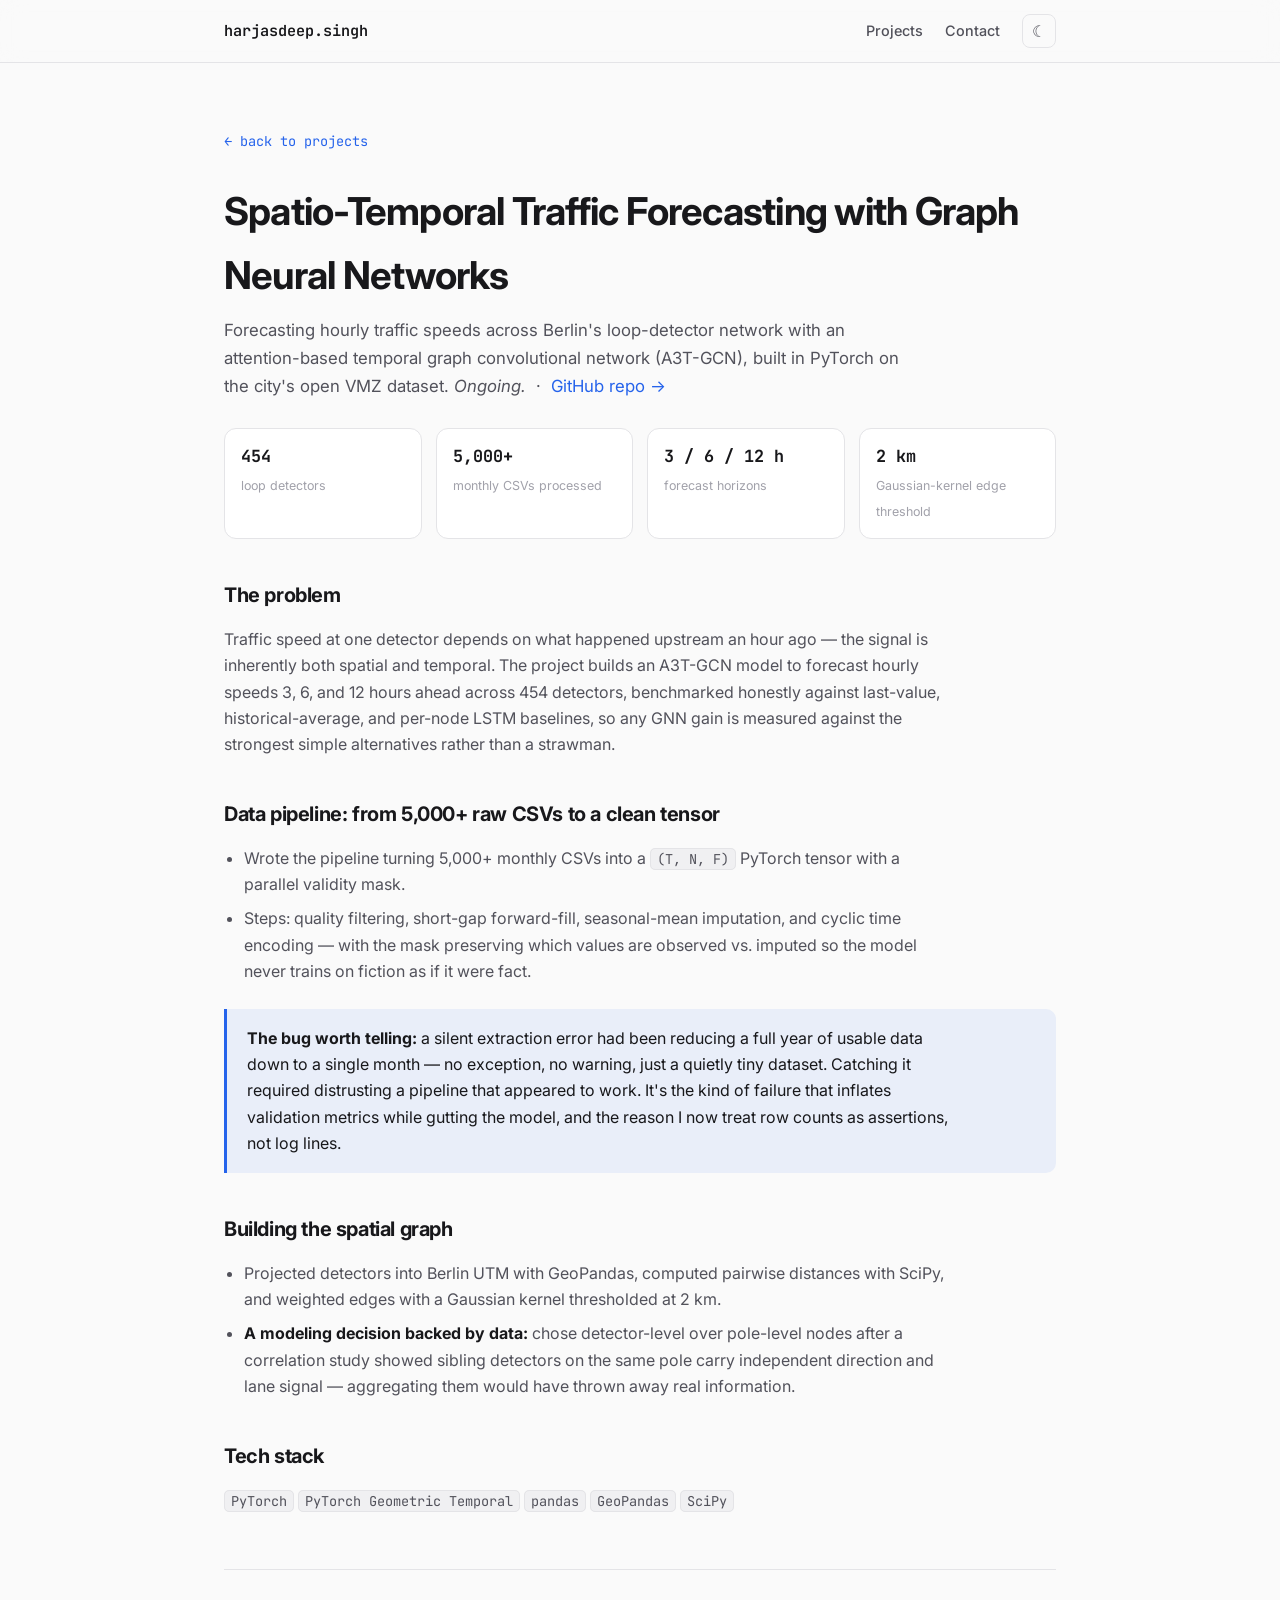
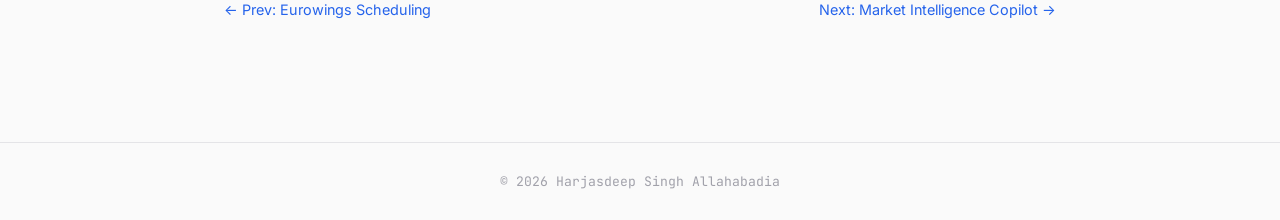
==== projects/berlin-stgnn.html @ 7ad177f2 "Initial portfolio" ====
<!DOCTYPE html>
<html lang="en">
<head>
  <meta charset="UTF-8" />
  <meta name="viewport" content="width=device-width, initial-scale=1.0" />
  <title>Spatio-Temporal Traffic Forecasting (ST-GNN) — Harjasdeep Singh</title>
  <meta name="description" content="A3T-GCN model forecasting hourly traffic speeds across 454 loop detectors in Berlin's open VMZ dataset." />
  <link rel="preconnect" href="https://fonts.googleapis.com" />
  <link href="https://fonts.googleapis.com/css2?family=Inter:wght@400;500;600;700&family=JetBrains+Mono:wght@400;600&display=swap" rel="stylesheet" />
  <link rel="stylesheet" href="../assets/style.css" />
  <script src="../assets/main.js"></script>
</head>
<body>

<nav>
  <div class="nav-inner">
    <a class="nav-logo" href="../index.html">harjasdeep.singh</a>
    <div class="nav-links">
      <a href="../index.html#projects">Projects</a>
      <a href="../index.html#contact">Contact</a>
      <button id="theme-toggle" aria-label="Toggle theme">☾</button>
    </div>
  </div>
</nav>

<main class="case container">
  <a class="back" href="../index.html#projects">← back to projects</a>
  <h1>Spatio-Temporal Traffic Forecasting with Graph Neural Networks</h1>
  <p class="case-sub">
    Forecasting hourly traffic speeds across Berlin's loop-detector network with an attention-based
    temporal graph convolutional network (A3T-GCN), built in PyTorch on the city's open VMZ dataset. <em>Ongoing.</em>
    &nbsp;·&nbsp; <a href="https://github.com/HARDY1499/BerlinTrafficPrediction" target="_blank" rel="noopener">GitHub repo →</a>
  </p>

  <div class="case-facts">
    <div class="fact"><b>454</b><span>loop detectors</span></div>
    <div class="fact"><b>5,000+</b><span>monthly CSVs processed</span></div>
    <div class="fact"><b>3 / 6 / 12 h</b><span>forecast horizons</span></div>
    <div class="fact"><b>2 km</b><span>Gaussian-kernel edge threshold</span></div>
  </div>

  <h2>The problem</h2>
  <p>
    Traffic speed at one detector depends on what happened upstream an hour ago — the signal is
    inherently both spatial and temporal. The project builds an A3T-GCN model to forecast hourly
    speeds 3, 6, and 12 hours ahead across 454 detectors, benchmarked honestly against last-value,
    historical-average, and per-node LSTM baselines, so any GNN gain is measured against the
    strongest simple alternatives rather than a strawman.
  </p>

  <h2>Data pipeline: from 5,000+ raw CSVs to a clean tensor</h2>
  <ul>
    <li>Wrote the pipeline turning 5,000+ monthly CSVs into a <code>(T, N, F)</code> PyTorch tensor with a parallel validity mask.</li>
    <li>Steps: quality filtering, short-gap forward-fill, seasonal-mean imputation, and cyclic time encoding — with the mask preserving which values are observed vs. imputed so the model never trains on fiction as if it were fact.</li>
  </ul>

  <div class="callout">
    <p>
      <strong>The bug worth telling:</strong> a silent extraction error had been reducing
      a full year of usable data down to a single month — no exception, no warning, just a
      quietly tiny dataset. Catching it required distrusting a pipeline that appeared to work.
      It's the kind of failure that inflates validation metrics while gutting the model,
      and the reason I now treat row counts as assertions, not log lines.
    </p>
  </div>

  <h2>Building the spatial graph</h2>
  <ul>
    <li>Projected detectors into Berlin UTM with GeoPandas, computed pairwise distances with SciPy, and weighted edges with a Gaussian kernel thresholded at 2 km.</li>
    <li><strong>A modeling decision backed by data:</strong> chose detector-level over pole-level nodes after a correlation study showed sibling detectors on the same pole carry independent direction and lane signal — aggregating them would have thrown away real information.</li>
  </ul>

  <h2>Tech stack</h2>
  <p>
    <code>PyTorch</code> <code>PyTorch Geometric Temporal</code> <code>pandas</code>
    <code>GeoPandas</code> <code>SciPy</code>
  </p>

  <div class="case-nav">
    <a href="eurowings.html">← Prev: Eurowings Scheduling</a>
    <a href="market-copilot.html">Next: Market Intelligence Copilot →</a>
  </div>
</main>

<footer>
  <div class="container">© 2026 Harjasdeep Singh Allahabadia</div>
</footer>

</body>
</html>
---- assets/style.css ----
/* ============================================================
   Harjasdeep Singh — Portfolio
   Clean technical minimal. CSS variables drive theming.
   ============================================================ */

:root {
  --bg: #fafafa;
  --bg-alt: #f0f0f2;
  --surface: #ffffff;
  --border: #e4e4e7;
  --text: #18181b;
  --text-soft: #52525b;
  --text-faint: #a1a1aa;
  --accent: #2563eb;
  --accent-soft: rgba(37, 99, 235, 0.08);
  --mono: "JetBrains Mono", "SF Mono", "Fira Code", Consolas, monospace;
  --sans: "Inter", -apple-system, BlinkMacSystemFont, "Segoe UI", sans-serif;
  --shadow: 0 1px 3px rgba(0,0,0,0.05), 0 4px 14px rgba(0,0,0,0.04);
  --shadow-hover: 0 2px 6px rgba(0,0,0,0.06), 0 10px 28px rgba(0,0,0,0.08);
}

[data-theme="dark"] {
  --bg: #0c0c0e;
  --bg-alt: #131316;
  --surface: #18181c;
  --border: #27272c;
  --text: #f4f4f5;
  --text-soft: #a1a1aa;
  --text-faint: #63636b;
  --accent: #60a5fa;
  --accent-soft: rgba(96, 165, 250, 0.10);
  --shadow: 0 1px 3px rgba(0,0,0,0.4);
  --shadow-hover: 0 2px 6px rgba(0,0,0,0.45), 0 10px 28px rgba(0,0,0,0.5);
}

* { box-sizing: border-box; margin: 0; padding: 0; }

html { scroll-behavior: smooth; }

body {
  font-family: var(--sans);
  background: var(--bg);
  color: var(--text);
  line-height: 1.65;
  font-size: 16px;
  transition: background 0.25s ease, color 0.25s ease;
}

.container { max-width: 880px; margin: 0 auto; padding: 0 24px; }

a { color: var(--accent); text-decoration: none; }
a:hover { text-decoration: underline; }

/* ---------- Nav ---------- */
nav {
  position: sticky; top: 0; z-index: 50;
  background: color-mix(in srgb, var(--bg) 85%, transparent);
  backdrop-filter: blur(12px);
  border-bottom: 1px solid var(--border);
}
.nav-inner {
  max-width: 880px; margin: 0 auto; padding: 14px 24px;
  display: flex; align-items: center; justify-content: space-between;
}
.nav-logo {
  font-family: var(--mono); font-weight: 600; font-size: 0.95rem;
  color: var(--text); text-decoration: none;
}
.nav-logo:hover { text-decoration: none; color: var(--accent); }
.nav-links { display: flex; gap: 22px; align-items: center; }
.nav-links a {
  color: var(--text-soft); font-size: 0.9rem; font-weight: 500;
}
.nav-links a:hover { color: var(--text); text-decoration: none; }
#theme-toggle {
  background: none; border: 1px solid var(--border); border-radius: 8px;
  width: 34px; height: 34px; cursor: pointer; color: var(--text-soft);
  display: flex; align-items: center; justify-content: center; font-size: 1rem;
  transition: border-color 0.2s;
}
#theme-toggle:hover { border-color: var(--accent); color: var(--accent); }

/* ---------- Hero ---------- */
header.hero.container { padding: 104px 24px 72px; }
.hero { position: relative; }
.hero::before {
  content: ""; position: absolute; top: -80px; right: -120px;
  width: 480px; height: 480px; border-radius: 50%;
  background: radial-gradient(circle, var(--accent-soft) 0%, transparent 65%);
  pointer-events: none; z-index: -1;
}
.hero .kicker {
  font-family: var(--mono); font-size: 0.85rem; color: var(--accent);
  margin-bottom: 14px; display: block;
}
.hero h1 {
  font-size: clamp(2rem, 5vw, 3rem); font-weight: 700;
  letter-spacing: -0.03em; line-height: 1.15; margin-bottom: 18px;
}
.hero .tagline {
  font-size: 1.15rem; color: var(--text-soft); max-width: 640px; margin-bottom: 28px;
}
.hero .tagline strong { color: var(--text); font-weight: 600; }
.hero-meta {
  display: flex; flex-wrap: wrap; gap: 10px 18px; font-size: 0.9rem;
  color: var(--text-soft); font-family: var(--mono); margin-bottom: 30px;
}
.hero-meta span { display: inline-flex; align-items: center; gap: 6px; }
.hero-cta { display: flex; gap: 12px; flex-wrap: wrap; }
.btn {
  display: inline-flex; align-items: center; gap: 8px;
  padding: 10px 20px; border-radius: 10px; font-size: 0.92rem; font-weight: 600;
  transition: all 0.18s ease; text-decoration: none;
}
.btn:hover { text-decoration: none; transform: translateY(-1px); }
.btn-primary { background: var(--accent); color: #fff; }
.btn-primary:hover { box-shadow: var(--shadow-hover); }
.btn-ghost { border: 1px solid var(--border); color: var(--text); }
.btn-ghost:hover { border-color: var(--accent); color: var(--accent); }

/* ---------- Sections ----------
   NOTE: sections carry class="container", whose `padding: 0 24px` outranks
   a bare `section` selector. Use section.container to win specificity. */
section.container { padding: 56px 24px 24px; }
.section-label {
  font-family: var(--mono); font-size: 0.8rem; text-transform: uppercase;
  letter-spacing: 0.12em; color: var(--text-faint); margin-bottom: 8px;
  display: flex; align-items: center; gap: 12px;
}
.section-label::after {
  content: ""; flex: 0 0 48px; height: 1px; background: var(--border);
}
h2 {
  font-size: 1.6rem; font-weight: 700; letter-spacing: -0.02em; margin-bottom: 28px;
}

/* ---------- Project cards ---------- */
.project-grid { display: grid; gap: 20px; }
.project-card {
  background: var(--surface); border: 1px solid var(--border);
  border-radius: 14px; padding: 26px 28px; box-shadow: var(--shadow);
  transition: box-shadow 0.2s ease, border-color 0.2s ease, transform 0.2s ease;
  display: block; color: inherit;
}
.project-card:hover {
  text-decoration: none; box-shadow: var(--shadow-hover);
  border-color: var(--accent); transform: translateY(-2px);
}
.project-card .card-top {
  display: flex; justify-content: space-between; align-items: baseline;
  gap: 12px; margin-bottom: 8px; flex-wrap: wrap;
}
.project-card h3 { font-size: 1.15rem; font-weight: 650; color: var(--text); }
.project-card .status {
  font-family: var(--mono); font-size: 0.72rem; padding: 3px 9px;
  border-radius: 99px; background: var(--accent-soft); color: var(--accent);
  white-space: nowrap;
}
.project-card .headline { color: var(--text-soft); font-size: 0.95rem; margin-bottom: 14px; }
.project-card .metrics {
  display: flex; gap: 20px; flex-wrap: wrap; margin-bottom: 14px;
}
.project-card .metric { font-family: var(--mono); font-size: 0.82rem; }
.project-card .metric b { color: var(--text); font-size: 0.95rem; display: block; }
.project-card .metric span { color: var(--text-faint); }
.tags { display: flex; flex-wrap: wrap; gap: 7px; }
.tag {
  font-family: var(--mono); font-size: 0.72rem; color: var(--text-soft);
  border: 1px solid var(--border); border-radius: 6px; padding: 2px 8px;
}
.card-link {
  margin-top: 14px; font-size: 0.88rem; font-weight: 600; color: var(--accent);
  display: inline-block;
}

/* ---------- Experience ---------- */
.xp-item {
  border-left: 2px solid var(--border); padding: 4px 0 28px 24px; position: relative;
}
.xp-item:last-child { padding-bottom: 4px; }
.xp-item::before {
  content: ""; position: absolute; left: -6px; top: 9px;
  width: 10px; height: 10px; border-radius: 50%;
  background: var(--accent); border: 2px solid var(--bg);
}
.xp-item .xp-head { display: flex; justify-content: space-between; flex-wrap: wrap; gap: 4px 16px; }
.xp-item h3 { font-size: 1.05rem; font-weight: 650; }
.xp-item .xp-date { font-family: var(--mono); font-size: 0.8rem; color: var(--text-faint); }
.xp-item .xp-role { color: var(--text-soft); font-size: 0.92rem; margin-bottom: 8px; }
.xp-item ul { margin: 8px 0 0 18px; color: var(--text-soft); font-size: 0.93rem; }
.xp-item li { margin-bottom: 6px; }

/* ---------- Skills ---------- */
.skills-grid { display: grid; grid-template-columns: repeat(auto-fit, minmax(250px, 1fr)); gap: 18px; }
.skill-group {
  background: var(--surface); border: 1px solid var(--border);
  border-radius: 12px; padding: 18px 20px;
}
.skill-group h4 {
  font-family: var(--mono); font-size: 0.78rem; text-transform: uppercase;
  letter-spacing: 0.08em; color: var(--accent); margin-bottom: 10px;
}
.skill-group p { font-size: 0.88rem; color: var(--text-soft); line-height: 1.7; }

/* ---------- Contact / footer ---------- */
.contact-box {
  background: var(--surface); border: 1px solid var(--border); border-radius: 16px;
  padding: 40px; text-align: center; box-shadow: var(--shadow);
}
.contact-box p { color: var(--text-soft); max-width: 520px; margin: 0 auto 24px; }
footer {
  border-top: 1px solid var(--border); padding: 28px 0; margin-top: 40px;
  text-align: center; color: var(--text-faint); font-size: 0.82rem;
  font-family: var(--mono);
}

/* ---------- Case study pages ---------- */
main.case.container { padding: 64px 24px 80px; }
.case .back {
  font-family: var(--mono); font-size: 0.85rem; display: inline-block; margin-bottom: 28px;
}
.case h1 { font-size: clamp(1.7rem, 4vw, 2.4rem); letter-spacing: -0.02em; margin-bottom: 10px; }
.case .case-sub { color: var(--text-soft); font-size: 1.05rem; margin-bottom: 22px; max-width: 680px; }
.case .case-facts {
  display: grid; grid-template-columns: repeat(auto-fit, minmax(150px, 1fr));
  gap: 14px; margin: 28px 0 40px;
}
.case .fact {
  background: var(--surface); border: 1px solid var(--border); border-radius: 12px;
  padding: 14px 16px;
}
.case .fact b { font-family: var(--mono); font-size: 1.05rem; display: block; }
.case .fact span { font-size: 0.78rem; color: var(--text-faint); }
.case h2 { font-size: 1.25rem; margin: 40px 0 14px; }
.case p { color: var(--text-soft); margin-bottom: 16px; max-width: 720px; }
.case p strong, .case li strong { color: var(--text); }
.case ul { margin: 0 0 16px 20px; color: var(--text-soft); }
.case li { margin-bottom: 8px; max-width: 700px; }
.case code {
  font-family: var(--mono); font-size: 0.85em; background: var(--bg-alt);
  border: 1px solid var(--border); border-radius: 5px; padding: 1px 6px;
}
.case .callout {
  border-left: 3px solid var(--accent); background: var(--accent-soft);
  border-radius: 0 10px 10px 0; padding: 16px 20px; margin: 24px 0;
}
.case .callout p { margin: 0; color: var(--text); }
.case-nav {
  display: flex; justify-content: space-between; gap: 16px; margin-top: 56px;
  padding-top: 28px; border-top: 1px solid var(--border);
  font-size: 0.9rem; flex-wrap: wrap;
}

/* ---------- Motion (JS-gated: html.js + no reduced-motion) ---------- */
html.js .reveal {
  opacity: 0; transform: translateY(18px);
  transition: opacity 0.55s ease, transform 0.55s ease;
}
html.js .reveal.visible { opacity: 1; transform: none; }
html.js .reveal:nth-child(2) { transition-delay: 0.08s; }
html.js .reveal:nth-child(3) { transition-delay: 0.16s; }

/* Active nav link tracking */
.nav-links a.active { color: var(--accent); }

/* Hero kicker caret */
html.js .hero .kicker::after {
  content: "_"; color: var(--accent);
  animation: blink 1.1s steps(2) infinite;
}
@keyframes blink { 50% { opacity: 0; } }

/* Card hover: accent rail slides in */
.project-card { position: relative; overflow: hidden; }
.project-card::before {
  content: ""; position: absolute; left: 0; top: 0; bottom: 0; width: 3px;
  background: var(--accent); transform: scaleY(0); transform-origin: top;
  transition: transform 0.25s ease;
}
.project-card:hover::before { transform: scaleY(1); }

/* Timeline dot pulse on hover */
.xp-item:hover::before { box-shadow: 0 0 0 5px var(--accent-soft); }
.xp-item::before { transition: box-shadow 0.25s ease; }

/* Skill group lift */
.skill-group { transition: transform 0.2s ease, border-color 0.2s ease; }
.skill-group:hover { transform: translateY(-2px); border-color: var(--accent); }

/* Respect reduced motion: kill everything */
@media (prefers-reduced-motion: reduce) {
  html { scroll-behavior: auto; }
  html.js .reveal { opacity: 1; transform: none; transition: none; }
  html.js .hero .kicker::after { animation: none; }
  *, *::before, *::after { transition-duration: 0.01ms !important; animation-duration: 0.01ms !important; }
}

@media (max-width: 600px) {
  header.hero.container { padding: 64px 24px 44px; }
  section.container { padding: 44px 24px 20px; }
  main.case.container { padding: 40px 24px 56px; }
  .nav-links { gap: 14px; }
  .nav-links a:not(:last-child) { display: none; }
}
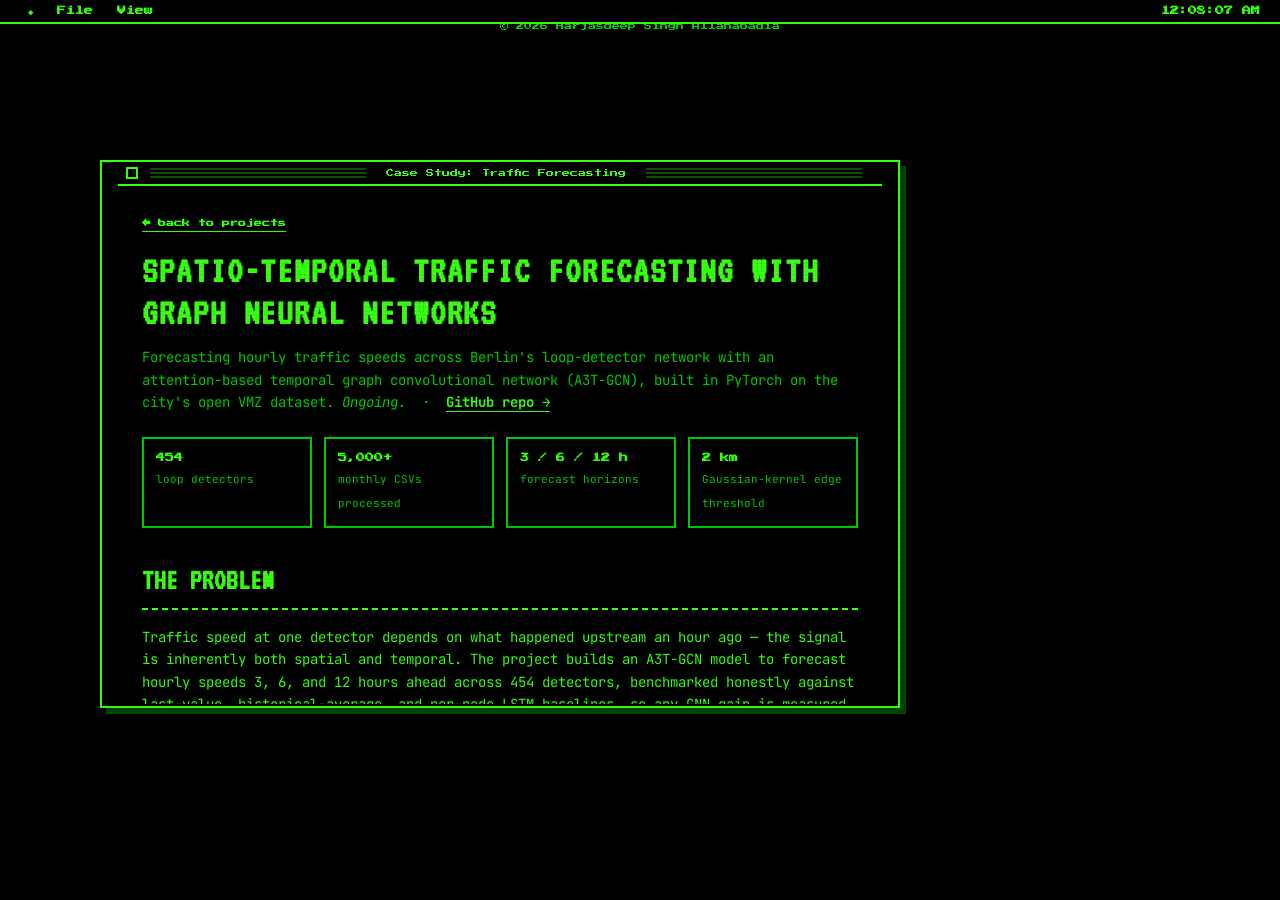
==== commit 09d3c964: "chore: replace email with placeholders" ====
--- a/projects/berlin-stgnn.html
+++ b/projects/berlin-stgnn.html
@@ -6,24 +6,53 @@
   <title>Spatio-Temporal Traffic Forecasting (ST-GNN) — Harjasdeep Singh</title>
   <meta name="description" content="A3T-GCN model forecasting hourly traffic speeds across 454 loop detectors in Berlin's open VMZ dataset." />
   <link rel="preconnect" href="https://fonts.googleapis.com" />
-  <link href="https://fonts.googleapis.com/css2?family=Inter:wght@400;500;600;700&family=JetBrains+Mono:wght@400;600&display=swap" rel="stylesheet" />
+  <link href="https://fonts.googleapis.com/css2?family=JetBrains+Mono:wght@400;600;700&family=Press+Start+2P&family=VT323&display=swap" rel="stylesheet" />
   <link rel="stylesheet" href="../assets/style.css" />
   <script src="../assets/main.js"></script>
 </head>
-<body>
+<body class="crt-active" data-theme="green">
 
-<nav>
-  <div class="nav-inner">
-    <a class="nav-logo" href="../index.html">harjasdeep.singh</a>
-    <div class="nav-links">
-      <a href="../index.html#projects">Projects</a>
-      <a href="../index.html#contact">Contact</a>
-      <button id="theme-toggle" aria-label="Toggle theme">☾</button>
+  <!-- CRT Overlay for scanlines and phosphor glow -->
+  <div class="crt-overlay"></div>
+
+  <!-- Retro System Menu Bar -->
+  <nav class="system-menu-bar">
+    <div class="menu-item dropdown">
+      <span class="menu-title">◆</span>
+      <div class="dropdown-content">
+        <a href="../index.html">Back to Desktop</a>
+        <hr>
+        <span class="dropdown-label">System 1.0</span>
+      </div>
     </div>
-  </div>
-</nav>
+    <div class="menu-item dropdown">
+      <span class="menu-title">File</span>
+      <div class="dropdown-content">
+        <a href="javascript:window.print()">Print Case Study</a>
+        <a href="mailto:your.email@example.com">Send Email</a>
+      </div>
+    </div>
+    <div class="menu-item dropdown">
+      <span class="menu-title">View</span>
+      <div class="dropdown-content">
+        <a href="#" class="theme-select active" data-theme="green">Matrix Green (CRT)</a>
+        <a href="#" class="theme-select" data-theme-name="amber">Amber Phosphor</a>
+        <a href="#" class="theme-select" data-theme-name="classic">Classic Monochrome</a>
+        <hr>
+        <a href="#" id="menu-toggle-scanlines">Disable Scanlines</a>
+      </div>
+    </div>
+    <div class="system-time" id="menu-clock">12:00:00 PM</div>
+  </nav>
 
-<main class="case container">
+  <main class="mac-window case container" style="max-width: 800px; margin: 60px auto 40px;">
+    <div class="mac-titlebar">
+      <button class="mac-close-btn" aria-label="Close" onclick="window.location.href='../index.html'"></button>
+      <div class="mac-titlebar-lines"></div>
+      <span class="mac-title">Case Study: Traffic Forecasting</span>
+      <div class="mac-titlebar-lines"></div>
+    </div>
+    <div class="mac-content">
   <a class="back" href="../index.html#projects">← back to projects</a>
   <h1>Spatio-Temporal Traffic Forecasting with Graph Neural Networks</h1>
   <p class="case-sub">
@@ -80,7 +109,8 @@
     <a href="eurowings.html">← Prev: Eurowings Scheduling</a>
     <a href="market-copilot.html">Next: Market Intelligence Copilot →</a>
   </div>
-</main>
+    </div>
+  </main>
 
 <footer>
   <div class="container">© 2026 Harjasdeep Singh Allahabadia</div>
--- a/assets/style.css
+++ b/assets/style.css
@@ -1,304 +1,999 @@
 /* ============================================================
-   Harjasdeep Singh — Portfolio
-   Clean technical minimal. CSS variables drive theming.
+   Harjasdeep Singh — Retro Macintosh Portfolio Redesign
+   Aesthetically premium System 1 inspired style.
    ============================================================ */
 
 :root {
-  --bg: #fafafa;
-  --bg-alt: #f0f0f2;
-  --surface: #ffffff;
-  --border: #e4e4e7;
-  --text: #18181b;
-  --text-soft: #52525b;
-  --text-faint: #a1a1aa;
-  --accent: #2563eb;
-  --accent-soft: rgba(37, 99, 235, 0.08);
-  --mono: "JetBrains Mono", "SF Mono", "Fira Code", Consolas, monospace;
-  --sans: "Inter", -apple-system, BlinkMacSystemFont, "Segoe UI", sans-serif;
-  --shadow: 0 1px 3px rgba(0,0,0,0.05), 0 4px 14px rgba(0,0,0,0.04);
-  --shadow-hover: 0 2px 6px rgba(0,0,0,0.06), 0 10px 28px rgba(0,0,0,0.08);
-}
-
-[data-theme="dark"] {
-  --bg: #0c0c0e;
-  --bg-alt: #131316;
-  --surface: #18181c;
-  --border: #27272c;
-  --text: #f4f4f5;
-  --text-soft: #a1a1aa;
-  --text-faint: #63636b;
-  --accent: #60a5fa;
-  --accent-soft: rgba(96, 165, 250, 0.10);
-  --shadow: 0 1px 3px rgba(0,0,0,0.4);
-  --shadow-hover: 0 2px 6px rgba(0,0,0,0.45), 0 10px 28px rgba(0,0,0,0.5);
-}
-
-* { box-sizing: border-box; margin: 0; padding: 0; }
-
-html { scroll-behavior: smooth; }
+  /* Default: Matrix Green CRT */
+  --bg: #000000;
+  --text: #39ff14;
+  --text-soft: #00cc00;
+  --text-faint: #004400;
+  --accent: #39ff14;
+  --accent-soft: rgba(57, 255, 20, 0.1);
+  --border: var(--text);
+  
+  /* Fonts */
+  --font-heading: 'VT323', monospace;
+  --font-body: 'JetBrains Mono', monospace;
+  --font-system: 'Press Start 2P', monospace;
+  
+  /* System 1 visual cues */
+  --shadow: 6px 6px 0px var(--text-faint);
+  --shadow-hover: 8px 8px 0px var(--text);
+  --scanline-opacity: 0.15;
+}
+
+body[data-theme="amber"] {
+  --bg: #0b0700;
+  --text: #ffb000;
+  --text-soft: #d48200;
+  --text-faint: #553300;
+  --accent: #ffb000;
+  --accent-soft: rgba(255, 176, 0, 0.1);
+  --border: var(--text);
+  --shadow: 6px 6px 0px var(--text-faint);
+  --shadow-hover: 8px 8px 0px var(--text);
+  --scanline-opacity: 0.12;
+}
+
+body[data-theme="classic"] {
+  --bg: #f4f4f4;
+  --text: #000000;
+  --text-soft: #333333;
+  --text-faint: #888888;
+  --accent: #000000;
+  --accent-soft: rgba(0, 0, 0, 0.05);
+  --border: var(--text);
+  --shadow: 6px 6px 0px var(--text-faint);
+  --shadow-hover: 8px 8px 0px var(--text);
+  --scanline-opacity: 0;
+}
+
+* {
+  box-sizing: border-box;
+  margin: 0;
+  padding: 0;
+}
+
+html {
+  scroll-behavior: smooth;
+  height: 100%;
+}
 
 body {
-  font-family: var(--sans);
-  background: var(--bg);
-  color: var(--text);
-  line-height: 1.65;
-  font-size: 16px;
-  transition: background 0.25s ease, color 0.25s ease;
-}
-
-.container { max-width: 880px; margin: 0 auto; padding: 0 24px; }
-
-a { color: var(--accent); text-decoration: none; }
-a:hover { text-decoration: underline; }
-
-/* ---------- Nav ---------- */
-nav {
-  position: sticky; top: 0; z-index: 50;
-  background: color-mix(in srgb, var(--bg) 85%, transparent);
-  backdrop-filter: blur(12px);
-  border-bottom: 1px solid var(--border);
-}
-.nav-inner {
-  max-width: 880px; margin: 0 auto; padding: 14px 24px;
-  display: flex; align-items: center; justify-content: space-between;
-}
-.nav-logo {
-  font-family: var(--mono); font-weight: 600; font-size: 0.95rem;
-  color: var(--text); text-decoration: none;
-}
-.nav-logo:hover { text-decoration: none; color: var(--accent); }
-.nav-links { display: flex; gap: 22px; align-items: center; }
-.nav-links a {
-  color: var(--text-soft); font-size: 0.9rem; font-weight: 500;
-}
-.nav-links a:hover { color: var(--text); text-decoration: none; }
-#theme-toggle {
-  background: none; border: 1px solid var(--border); border-radius: 8px;
-  width: 34px; height: 34px; cursor: pointer; color: var(--text-soft);
-  display: flex; align-items: center; justify-content: center; font-size: 1rem;
-  transition: border-color 0.2s;
-}
-#theme-toggle:hover { border-color: var(--accent); color: var(--accent); }
-
-/* ---------- Hero ---------- */
-header.hero.container { padding: 104px 24px 72px; }
-.hero { position: relative; }
-.hero::before {
-  content: ""; position: absolute; top: -80px; right: -120px;
-  width: 480px; height: 480px; border-radius: 50%;
-  background: radial-gradient(circle, var(--accent-soft) 0%, transparent 65%);
-  pointer-events: none; z-index: -1;
-}
+  font-family: var(--font-body);
+  background: var(--bg);
+  color: var(--text);
+  line-height: 1.6;
+  font-size: 15px;
+  overflow-x: hidden;
+  height: 100%;
+  position: relative;
+}
+
+/* CRT Screen Flicker animation */
+body.crt-active {
+  animation: crt-flicker 0.25s infinite;
+}
+
+@keyframes crt-flicker {
+  0% { opacity: 0.992; }
+  50% { opacity: 1; }
+  100% { opacity: 0.996; }
+}
+
+/* CRT Scanlines Overlay */
+.crt-overlay {
+  position: fixed;
+  top: 0;
+  left: 0;
+  width: 100vw;
+  height: 100vh;
+  background: linear-gradient(
+    rgba(18, 16, 16, 0) 50%,
+    rgba(0, 0, 0, 0.25) 50%
+  );
+  background-size: 100% 4px;
+  z-index: 99999;
+  pointer-events: none;
+  opacity: var(--scanline-opacity);
+  transition: opacity 0.3s;
+}
+
+/* Clean scrollbars with retro pattern */
+body, .mac-content {
+  scrollbar-color: var(--text) var(--bg);
+  scrollbar-width: auto;
+}
+
+@supports not (scrollbar-color: auto) {
+  ::-webkit-scrollbar {
+    width: 14px;
+    height: 14px;
+  }
+  ::-webkit-scrollbar-track {
+    background-color: var(--bg);
+    background-image: repeating-conic-gradient(var(--bg) 0% 25%, var(--text-faint) 0% 50%);
+    background-size: 4px 4px;
+    border-left: 2px solid var(--text);
+  }
+  ::-webkit-scrollbar-thumb {
+    background-color: var(--text);
+    border: 2px solid var(--bg);
+  }
+  ::-webkit-scrollbar-corner {
+    background: var(--bg);
+  }
+}
+
+a {
+  color: var(--text);
+  text-decoration: underline;
+  text-underline-offset: 4px;
+  font-weight: bold;
+}
+a:hover {
+  background: var(--text);
+  color: var(--bg);
+  text-decoration: none;
+}
+
+/* ---------- System Menu Bar ---------- */
+.system-menu-bar {
+  position: fixed;
+  top: 0;
+  left: 0;
+  right: 0;
+  height: 24px;
+  background: var(--bg);
+  border-bottom: 2px solid var(--text);
+  display: flex;
+  align-items: center;
+  padding: 0 16px;
+  z-index: 9999;
+  font-family: var(--font-system);
+  font-size: 9px;
+  user-select: none;
+}
+
+.menu-item {
+  position: relative;
+  height: 100%;
+  display: flex;
+  align-items: center;
+  padding: 0 12px;
+  cursor: pointer;
+}
+
+.menu-title {
+  color: var(--text);
+  font-weight: bold;
+}
+
+.menu-item:hover {
+  background: var(--text);
+}
+.menu-item:hover .menu-title {
+  color: var(--bg);
+}
+
+.dropdown-content {
+  display: none;
+  position: absolute;
+  top: 22px;
+  left: 0;
+  background: var(--bg);
+  border: 2px solid var(--text);
+  min-width: 180px;
+  box-shadow: 4px 4px 0 var(--text-faint);
+  z-index: 10000;
+}
+
+.menu-item:hover .dropdown-content {
+  display: block;
+}
+
+.dropdown-content a, .dropdown-content span {
+  display: block;
+  padding: 8px 12px;
+  text-decoration: none;
+  color: var(--text);
+  font-weight: normal;
+}
+
+.dropdown-content a:hover {
+  background: var(--text);
+  color: var(--bg);
+}
+
+.dropdown-content hr {
+  border: 0;
+  border-top: 2px dashed var(--text);
+  margin: 4px 0;
+}
+
+.dropdown-label {
+  font-size: 8px;
+  opacity: 0.8;
+  pointer-events: none;
+}
+
+.system-time {
+  margin-left: auto;
+  font-weight: bold;
+  padding-right: 4px;
+}
+
+/* ---------- Desktop Area ---------- */
+#desktop {
+  position: relative;
+  width: 100%;
+  min-height: calc(100vh - 24px);
+  margin-top: 24px;
+  padding: 30px 24px;
+  overflow-y: auto;
+  
+  /* Retro dotted backdrop */
+  background-image: radial-gradient(var(--text-faint) 1px, transparent 1px);
+  background-size: 16px 16px;
+}
+
+body[data-theme="classic"] #desktop {
+  /* System 1 gray checkerboard */
+  background-image: repeating-conic-gradient(#ffffff 0% 25%, #e0e0e0 0% 50%);
+  background-size: 4px 4px;
+}
+
+/* ---------- Desktop Icons ---------- */
+.desktop-icons {
+  display: flex;
+  flex-direction: column;
+  gap: 24px;
+  position: absolute;
+  right: 24px;
+  top: 40px;
+  z-index: 2;
+}
+
+.desktop-icon {
+  background: none;
+  border: none;
+  color: var(--text);
+  width: 72px;
+  display: flex;
+  flex-direction: column;
+  align-items: center;
+  font-family: var(--font-system);
+  font-size: 8px;
+  cursor: pointer;
+  gap: 6px;
+  outline: none;
+  padding: 6px;
+  border-radius: 4px;
+}
+
+.desktop-icon svg.pixel-icon {
+  width: 34px;
+  height: 34px;
+}
+
+.desktop-icon span {
+  text-align: center;
+  word-break: break-word;
+  background: var(--bg);
+  padding: 1px 4px;
+  border: 1px solid transparent;
+}
+
+.desktop-icon:hover svg, .desktop-icon.selected svg {
+  filter: invert(1);
+}
+
+.desktop-icon:hover span, .desktop-icon.selected span {
+  background: var(--text);
+  color: var(--bg);
+  border: 1px solid var(--text);
+}
+
+/* ---------- Draggable Macintosh Windows ---------- */
+.mac-window {
+  display: flex;
+  flex-direction: column;
+  background: var(--bg);
+  /* Double border effect */
+  border: 2px solid var(--text);
+  outline: 2px solid var(--bg);
+  outline-offset: -4px;
+  box-shadow: var(--shadow);
+  margin-bottom: 30px;
+  position: relative;
+  z-index: 10;
+  width: 100%;
+}
+
+@media (min-width: 800px) {
+  .mac-window {
+    position: absolute;
+    min-width: 450px;
+    max-width: 650px;
+    margin-bottom: 0;
+    transition: opacity 0.15s ease;
+  }
+  
+  #window-about { width: 560px; }
+  #window-projects { width: 620px; }
+  #window-experience { width: 580px; }
+  #window-skills { width: 580px; }
+  #window-contact { width: 480px; }
+}
+
+.mac-window.active {
+  z-index: 100;
+  box-shadow: var(--shadow-hover);
+}
+
+.mac-titlebar {
+  display: flex;
+  align-items: center;
+  justify-content: space-between;
+  height: 24px;
+  border-bottom: 2px solid var(--text);
+  background: var(--bg);
+  cursor: move;
+  padding: 0 8px;
+  user-select: none;
+}
+
+.mac-close-btn {
+  width: 12px;
+  height: 12px;
+  border: 2px solid var(--text);
+  background: var(--bg);
+  cursor: pointer;
+  padding: 0;
+  position: relative;
+}
+
+.mac-close-btn:active {
+  background: var(--text);
+}
+
+.mac-titlebar-lines {
+  flex: 1;
+  height: 10px;
+  background-image: repeating-linear-gradient(
+    0deg,
+    var(--text),
+    var(--text) 2px,
+    transparent 2px,
+    transparent 4px
+  );
+  margin: 0 12px;
+  opacity: 0.3; /* dim titlebar lines by default */
+}
+
+.mac-window.active .mac-titlebar-lines {
+  opacity: 1; /* highlight lines when window active */
+}
+
+.mac-title {
+  font-family: var(--font-system);
+  font-size: 8px;
+  color: var(--text);
+  background: var(--bg);
+  padding: 0 8px;
+  white-space: nowrap;
+}
+
+.mac-content {
+  padding: 24px;
+  overflow-y: auto;
+  max-height: 520px;
+}
+
+.mac-window.minimized {
+  display: none !important;
+}
+
+/* ---------- Typography & Base elements ---------- */
+h1 {
+  font-family: var(--font-heading);
+  font-size: 2.8rem;
+  line-height: 1.1;
+  margin-bottom: 16px;
+  letter-spacing: 0.05em;
+  text-transform: uppercase;
+}
+
+h2 {
+  font-family: var(--font-heading);
+  font-size: 2.2rem;
+  margin-bottom: 20px;
+  text-transform: uppercase;
+  border-bottom: 2px dashed var(--text);
+  padding-bottom: 4px;
+}
+
+h3 {
+  font-family: var(--font-heading);
+  font-size: 1.6rem;
+  margin-bottom: 8px;
+}
+
+h4 {
+  font-family: var(--font-system);
+  font-size: 9px;
+  color: var(--text);
+  text-transform: uppercase;
+  margin-bottom: 10px;
+  letter-spacing: 0.05em;
+}
+
+p {
+  margin-bottom: 16px;
+  font-size: 14px;
+}
+
+p strong {
+  color: var(--text);
+  background: var(--accent-soft);
+  padding: 0 2px;
+}
+
+ul {
+  margin-left: 20px;
+  margin-bottom: 16px;
+}
+
+li {
+  margin-bottom: 8px;
+}
+
+code {
+  font-family: var(--font-body);
+  font-size: 12px;
+  background: var(--accent-soft);
+  border: 1px solid var(--text-soft);
+  padding: 1px 4px;
+}
+
+/* ---------- Buttons & UI Controls ---------- */
+.btn, .btn-retro {
+  display: inline-flex;
+  align-items: center;
+  gap: 8px;
+  padding: 8px 16px;
+  background: var(--bg);
+  border: 2px solid var(--text);
+  color: var(--text);
+  font-family: var(--font-system);
+  font-size: 8px;
+  font-weight: bold;
+  cursor: pointer;
+  text-decoration: none;
+  box-shadow: 3px 3px 0 var(--text-faint);
+  outline: none;
+}
+
+.btn:hover, .btn-retro:hover {
+  background: var(--text);
+  color: var(--bg);
+  box-shadow: none;
+  transform: translate(3px, 3px);
+}
+
+.btn:active, .btn-retro:active {
+  background: var(--text);
+  color: var(--bg);
+}
+
+.btn-primary {
+  background: var(--text);
+  color: var(--bg);
+}
+
+.btn-primary:hover {
+  background: var(--bg);
+  color: var(--text);
+  border: 2px solid var(--text);
+}
+
+.btn-ghost {
+  border-style: dotted;
+}
+
+/* ---------- Hero Section inside Window ---------- */
+.hero {
+  position: relative;
+}
+
+.hero-photo {
+  float: right;
+  width: 140px;
+  height: 140px;
+  border: 2px solid var(--text);
+  margin: 0 0 20px 24px;
+  image-rendering: pixelated; /* Render our dithered canvas sharply */
+}
+
+.hero::after {
+  content: "";
+  display: block;
+  clear: both;
+}
+
 .hero .kicker {
-  font-family: var(--mono); font-size: 0.85rem; color: var(--accent);
-  margin-bottom: 14px; display: block;
-}
-.hero h1 {
-  font-size: clamp(2rem, 5vw, 3rem); font-weight: 700;
-  letter-spacing: -0.03em; line-height: 1.15; margin-bottom: 18px;
-}
+  font-family: var(--font-system);
+  font-size: 8px;
+  color: var(--text-soft);
+  margin-bottom: 12px;
+  display: block;
+}
+
 .hero .tagline {
-  font-size: 1.15rem; color: var(--text-soft); max-width: 640px; margin-bottom: 28px;
-}
-.hero .tagline strong { color: var(--text); font-weight: 600; }
+  font-size: 1.1rem;
+  line-height: 1.5;
+  margin-bottom: 24px;
+}
+
 .hero-meta {
-  display: flex; flex-wrap: wrap; gap: 10px 18px; font-size: 0.9rem;
-  color: var(--text-soft); font-family: var(--mono); margin-bottom: 30px;
-}
-.hero-meta span { display: inline-flex; align-items: center; gap: 6px; }
-.hero-cta { display: flex; gap: 12px; flex-wrap: wrap; }
-.btn {
-  display: inline-flex; align-items: center; gap: 8px;
-  padding: 10px 20px; border-radius: 10px; font-size: 0.92rem; font-weight: 600;
-  transition: all 0.18s ease; text-decoration: none;
-}
-.btn:hover { text-decoration: none; transform: translateY(-1px); }
-.btn-primary { background: var(--accent); color: #fff; }
-.btn-primary:hover { box-shadow: var(--shadow-hover); }
-.btn-ghost { border: 1px solid var(--border); color: var(--text); }
-.btn-ghost:hover { border-color: var(--accent); color: var(--accent); }
-
-/* ---------- Sections ----------
-   NOTE: sections carry class="container", whose `padding: 0 24px` outranks
-   a bare `section` selector. Use section.container to win specificity. */
-section.container { padding: 56px 24px 24px; }
+  display: flex;
+  flex-direction: column;
+  gap: 8px;
+  font-size: 13px;
+  margin-bottom: 24px;
+  padding: 12px;
+  border: 1px dotted var(--text-soft);
+  background: var(--accent-soft);
+}
+
+.hero-meta span {
+  display: flex;
+  align-items: center;
+  gap: 8px;
+}
+
+.hero-cta {
+  display: flex;
+  gap: 12px;
+  flex-wrap: wrap;
+}
+
+/* ---------- Section Labels ---------- */
 .section-label {
-  font-family: var(--mono); font-size: 0.8rem; text-transform: uppercase;
-  letter-spacing: 0.12em; color: var(--text-faint); margin-bottom: 8px;
-  display: flex; align-items: center; gap: 12px;
-}
-.section-label::after {
-  content: ""; flex: 0 0 48px; height: 1px; background: var(--border);
-}
-h2 {
-  font-size: 1.6rem; font-weight: 700; letter-spacing: -0.02em; margin-bottom: 28px;
-}
-
-/* ---------- Project cards ---------- */
-.project-grid { display: grid; gap: 20px; }
+  font-family: var(--font-system);
+  font-size: 8px;
+  text-transform: uppercase;
+  color: var(--text-soft);
+  margin-bottom: 12px;
+}
+
+/* ---------- Projects Cards (Terminal Look) ---------- */
+.project-grid {
+  display: flex;
+  flex-direction: column;
+  gap: 20px;
+}
+
 .project-card {
-  background: var(--surface); border: 1px solid var(--border);
-  border-radius: 14px; padding: 26px 28px; box-shadow: var(--shadow);
-  transition: box-shadow 0.2s ease, border-color 0.2s ease, transform 0.2s ease;
-  display: block; color: inherit;
-}
+  border: 2px solid var(--text-soft);
+  padding: 18px;
+  background: var(--bg);
+  text-decoration: none;
+  color: inherit;
+  display: block;
+}
+
 .project-card:hover {
-  text-decoration: none; box-shadow: var(--shadow-hover);
-  border-color: var(--accent); transform: translateY(-2px);
-}
+  border-color: var(--text) !important;
+  box-shadow: inset 0 0 8px var(--accent-soft) !important;
+  background: var(--bg) !important;
+}
+
+.project-card:hover,
+.project-card:hover * {
+  color: var(--text) !important;
+}
+
 .project-card .card-top {
-  display: flex; justify-content: space-between; align-items: baseline;
-  gap: 12px; margin-bottom: 8px; flex-wrap: wrap;
-}
-.project-card h3 { font-size: 1.15rem; font-weight: 650; color: var(--text); }
+  display: flex;
+  justify-content: space-between;
+  align-items: center;
+  margin-bottom: 12px;
+  border-bottom: 1px solid var(--text-faint);
+  padding-bottom: 6px;
+}
+
+.project-card h3 {
+  margin-bottom: 0;
+  text-decoration: underline;
+}
+
 .project-card .status {
-  font-family: var(--mono); font-size: 0.72rem; padding: 3px 9px;
-  border-radius: 99px; background: var(--accent-soft); color: var(--accent);
-  white-space: nowrap;
-}
-.project-card .headline { color: var(--text-soft); font-size: 0.95rem; margin-bottom: 14px; }
+  font-family: var(--font-system);
+  font-size: 8px;
+  border: 1px solid var(--text);
+  padding: 2px 6px;
+  background: var(--accent-soft);
+}
+
+.project-card .headline {
+  margin-bottom: 14px;
+  font-size: 13px;
+}
+
 .project-card .metrics {
-  display: flex; gap: 20px; flex-wrap: wrap; margin-bottom: 14px;
-}
-.project-card .metric { font-family: var(--mono); font-size: 0.82rem; }
-.project-card .metric b { color: var(--text); font-size: 0.95rem; display: block; }
-.project-card .metric span { color: var(--text-faint); }
-.tags { display: flex; flex-wrap: wrap; gap: 7px; }
+  display: flex;
+  gap: 24px;
+  flex-wrap: wrap;
+  margin-bottom: 16px;
+  padding: 8px;
+  background: var(--accent-soft);
+  border: 1px dashed var(--text-soft);
+}
+
+.project-card .metric {
+  font-size: 12px;
+}
+
+.project-card .metric b {
+  font-family: var(--font-system);
+  font-size: 9px;
+  display: block;
+}
+
+.project-card .metric span {
+  color: var(--text-soft);
+}
+
+.tags {
+  display: flex;
+  flex-wrap: wrap;
+  gap: 6px;
+}
+
 .tag {
-  font-family: var(--mono); font-size: 0.72rem; color: var(--text-soft);
-  border: 1px solid var(--border); border-radius: 6px; padding: 2px 8px;
-}
+  font-family: var(--font-system);
+  font-size: 8px;
+  border: 1px solid var(--text-soft);
+  padding: 2px 6px;
+  background: var(--bg);
+  color: var(--text-soft);
+}
+
 .card-link {
-  margin-top: 14px; font-size: 0.88rem; font-weight: 600; color: var(--accent);
+  margin-top: 12px;
+  font-family: var(--font-system);
+  font-size: 8px;
+  color: var(--text);
   display: inline-block;
 }
 
-/* ---------- Experience ---------- */
+/* ---------- Experience Timeline ---------- */
 .xp-item {
-  border-left: 2px solid var(--border); padding: 4px 0 28px 24px; position: relative;
-}
-.xp-item:last-child { padding-bottom: 4px; }
+  border-left: 2px dashed var(--text-soft);
+  padding: 0 0 24px 20px;
+  position: relative;
+}
+
+.xp-item:last-child {
+  padding-bottom: 4px;
+  border-left: none;
+}
+
 .xp-item::before {
-  content: ""; position: absolute; left: -6px; top: 9px;
-  width: 10px; height: 10px; border-radius: 50%;
-  background: var(--accent); border: 2px solid var(--bg);
-}
-.xp-item .xp-head { display: flex; justify-content: space-between; flex-wrap: wrap; gap: 4px 16px; }
-.xp-item h3 { font-size: 1.05rem; font-weight: 650; }
-.xp-item .xp-date { font-family: var(--mono); font-size: 0.8rem; color: var(--text-faint); }
-.xp-item .xp-role { color: var(--text-soft); font-size: 0.92rem; margin-bottom: 8px; }
-.xp-item ul { margin: 8px 0 0 18px; color: var(--text-soft); font-size: 0.93rem; }
-.xp-item li { margin-bottom: 6px; }
-
-/* ---------- Skills ---------- */
-.skills-grid { display: grid; grid-template-columns: repeat(auto-fit, minmax(250px, 1fr)); gap: 18px; }
+  content: "";
+  position: absolute;
+  left: -7px;
+  top: 4px;
+  width: 12px;
+  height: 12px;
+  border: 2px solid var(--text);
+  background: var(--bg);
+}
+
+.xp-item:hover::before {
+  background: var(--text);
+}
+
+.xp-head {
+  display: flex;
+  justify-content: space-between;
+  align-items: baseline;
+  flex-wrap: wrap;
+  margin-bottom: 6px;
+}
+
+.xp-date {
+  font-family: var(--font-system);
+  font-size: 8px;
+  color: var(--text-soft);
+}
+
+.xp-role {
+  color: var(--text-soft);
+  font-size: 13px;
+  margin-bottom: 8px;
+  font-style: italic;
+}
+
+.xp-item ul {
+  font-size: 13px;
+  margin-left: 16px;
+}
+
+/* ---------- Skills Grid ---------- */
+.skills-grid {
+  display: grid;
+  grid-template-columns: repeat(auto-fit, minmax(220px, 1fr));
+  gap: 16px;
+}
+
 .skill-group {
-  background: var(--surface); border: 1px solid var(--border);
-  border-radius: 12px; padding: 18px 20px;
-}
+  border: 2px solid var(--text-soft);
+  padding: 16px;
+  background: var(--bg);
+}
+
 .skill-group h4 {
-  font-family: var(--mono); font-size: 0.78rem; text-transform: uppercase;
-  letter-spacing: 0.08em; color: var(--accent); margin-bottom: 10px;
-}
-.skill-group p { font-size: 0.88rem; color: var(--text-soft); line-height: 1.7; }
-
-/* ---------- Contact / footer ---------- */
+  border-bottom: 1px solid var(--text-soft);
+  padding-bottom: 4px;
+}
+
+.skill-group p {
+  font-size: 13px;
+  color: var(--text-soft);
+  margin-bottom: 0;
+}
+
+/* ---------- Contact / Footer ---------- */
 .contact-box {
-  background: var(--surface); border: 1px solid var(--border); border-radius: 16px;
-  padding: 40px; text-align: center; box-shadow: var(--shadow);
-}
-.contact-box p { color: var(--text-soft); max-width: 520px; margin: 0 auto 24px; }
+  text-align: center;
+  border: 2px dashed var(--text-soft);
+  padding: 30px;
+}
+
+.contact-box p {
+  max-width: 480px;
+  margin: 0 auto 20px;
+}
+
 footer {
-  border-top: 1px solid var(--border); padding: 28px 0; margin-top: 40px;
-  text-align: center; color: var(--text-faint); font-size: 0.82rem;
-  font-family: var(--mono);
-}
-
-/* ---------- Case study pages ---------- */
-main.case.container { padding: 64px 24px 80px; }
+  border-top: 2px solid var(--text);
+  padding: 18px 0;
+  text-align: center;
+  font-family: var(--font-system);
+  font-size: 8px;
+  color: var(--text-soft);
+  background: var(--bg);
+}
+
+/* ---------- Dialog Box (Modal) ---------- */
+.dialog-box {
+  position: fixed;
+  top: 50%;
+  left: 50%;
+  transform: translate(-50%, -50%);
+  z-index: 100000;
+  width: 400px;
+  max-width: 90%;
+  box-shadow: 0px 0px 0px 9999px rgba(0, 0, 0, 0.7);
+}
+
+body[data-theme="classic"] .dialog-box {
+  box-shadow: 0px 0px 0px 9999px rgba(0, 0, 0, 0.4);
+}
+
+.dialog-content {
+  padding: 20px;
+}
+
+.dialog-body {
+  display: flex;
+  gap: 20px;
+  margin-bottom: 20px;
+}
+
+.dialog-icon-wrapper {
+  flex-shrink: 0;
+  color: var(--text);
+}
+
+.dialog-text h2 {
+  font-size: 1.8rem;
+  border: none;
+  padding: 0;
+  margin-bottom: 6px;
+}
+
+.dialog-text p {
+  font-size: 12px;
+  margin-bottom: 4px;
+}
+
+.pixel-divider {
+  border: 0;
+  border-top: 2px dashed var(--text-soft);
+  margin: 10px 0;
+}
+
+.dialog-stat {
+  font-family: var(--font-system);
+  font-size: 8px !important;
+  color: var(--text-soft);
+}
+
+.dialog-actions {
+  display: flex;
+  justify-content: flex-end;
+}
+
+/* ---------- Screensaver Overlay Canvas ---------- */
+#screensaver-canvas {
+  display: none;
+  position: fixed;
+  top: 0;
+  left: 0;
+  width: 100%;
+  height: 100%;
+  z-index: 999999;
+  background: #000000;
+  cursor: none;
+}
+
+/* ---------- Case Study Pages ---------- */
+main.case {
+  max-width: 760px;
+  margin: 60px auto 40px;
+  padding: 0 16px;
+}
+
+main.case.container {
+  max-width: 800px;
+  padding: 0 16px;
+}
+
 .case .back {
-  font-family: var(--mono); font-size: 0.85rem; display: inline-block; margin-bottom: 28px;
-}
-.case h1 { font-size: clamp(1.7rem, 4vw, 2.4rem); letter-spacing: -0.02em; margin-bottom: 10px; }
-.case .case-sub { color: var(--text-soft); font-size: 1.05rem; margin-bottom: 22px; max-width: 680px; }
+  font-family: var(--font-system);
+  font-size: 8px;
+  display: inline-block;
+  margin-bottom: 20px;
+}
+
+.case h1 {
+  font-size: 2.4rem;
+  margin-bottom: 12px;
+}
+
+.case .case-sub {
+  color: var(--text-soft);
+  font-size: 14px;
+  margin-bottom: 24px;
+}
+
 .case .case-facts {
-  display: grid; grid-template-columns: repeat(auto-fit, minmax(150px, 1fr));
-  gap: 14px; margin: 28px 0 40px;
-}
+  display: grid;
+  grid-template-columns: repeat(auto-fit, minmax(140px, 1fr));
+  gap: 12px;
+  margin: 20px 0 30px;
+}
+
 .case .fact {
-  background: var(--surface); border: 1px solid var(--border); border-radius: 12px;
-  padding: 14px 16px;
-}
-.case .fact b { font-family: var(--mono); font-size: 1.05rem; display: block; }
-.case .fact span { font-size: 0.78rem; color: var(--text-faint); }
-.case h2 { font-size: 1.25rem; margin: 40px 0 14px; }
-.case p { color: var(--text-soft); margin-bottom: 16px; max-width: 720px; }
-.case p strong, .case li strong { color: var(--text); }
-.case ul { margin: 0 0 16px 20px; color: var(--text-soft); }
-.case li { margin-bottom: 8px; max-width: 700px; }
-.case code {
-  font-family: var(--mono); font-size: 0.85em; background: var(--bg-alt);
-  border: 1px solid var(--border); border-radius: 5px; padding: 1px 6px;
-}
+  border: 2px solid var(--text-soft);
+  padding: 12px;
+  background: var(--bg);
+}
+
+.case .fact b {
+  font-family: var(--font-system);
+  font-size: 9px;
+  display: block;
+}
+
+.case .fact span {
+  font-size: 11px;
+  color: var(--text-soft);
+}
+
+.case h2 {
+  font-size: 1.8rem;
+  margin: 30px 0 16px;
+}
+
+.case p {
+  font-size: 14px;
+  margin-bottom: 16px;
+}
+
+.case ul {
+  margin-bottom: 16px;
+  margin-left: 20px;
+}
+
+.case li {
+  font-size: 14px;
+  margin-bottom: 8px;
+}
+
 .case .callout {
-  border-left: 3px solid var(--accent); background: var(--accent-soft);
-  border-radius: 0 10px 10px 0; padding: 16px 20px; margin: 24px 0;
-}
-.case .callout p { margin: 0; color: var(--text); }
+  border: 2px dashed var(--text);
+  background: var(--accent-soft);
+  padding: 16px;
+  margin: 24px 0;
+}
+
+.case .callout p {
+  margin-bottom: 0;
+}
+
 .case-nav {
-  display: flex; justify-content: space-between; gap: 16px; margin-top: 56px;
-  padding-top: 28px; border-top: 1px solid var(--border);
-  font-size: 0.9rem; flex-wrap: wrap;
-}
-
-/* ---------- Motion (JS-gated: html.js + no reduced-motion) ---------- */
-html.js .reveal {
-  opacity: 0; transform: translateY(18px);
-  transition: opacity 0.55s ease, transform 0.55s ease;
-}
-html.js .reveal.visible { opacity: 1; transform: none; }
-html.js .reveal:nth-child(2) { transition-delay: 0.08s; }
-html.js .reveal:nth-child(3) { transition-delay: 0.16s; }
-
-/* Active nav link tracking */
-.nav-links a.active { color: var(--accent); }
-
-/* Hero kicker caret */
-html.js .hero .kicker::after {
-  content: "_"; color: var(--accent);
-  animation: blink 1.1s steps(2) infinite;
-}
-@keyframes blink { 50% { opacity: 0; } }
-
-/* Card hover: accent rail slides in */
-.project-card { position: relative; overflow: hidden; }
-.project-card::before {
-  content: ""; position: absolute; left: 0; top: 0; bottom: 0; width: 3px;
-  background: var(--accent); transform: scaleY(0); transform-origin: top;
-  transition: transform 0.25s ease;
-}
-.project-card:hover::before { transform: scaleY(1); }
-
-/* Timeline dot pulse on hover */
-.xp-item:hover::before { box-shadow: 0 0 0 5px var(--accent-soft); }
-.xp-item::before { transition: box-shadow 0.25s ease; }
-
-/* Skill group lift */
-.skill-group { transition: transform 0.2s ease, border-color 0.2s ease; }
-.skill-group:hover { transform: translateY(-2px); border-color: var(--accent); }
-
-/* Respect reduced motion: kill everything */
-@media (prefers-reduced-motion: reduce) {
-  html { scroll-behavior: auto; }
-  html.js .reveal { opacity: 1; transform: none; transition: none; }
-  html.js .hero .kicker::after { animation: none; }
-  *, *::before, *::after { transition-duration: 0.01ms !important; animation-duration: 0.01ms !important; }
-}
-
-@media (max-width: 600px) {
-  header.hero.container { padding: 64px 24px 44px; }
-  section.container { padding: 44px 24px 20px; }
-  main.case.container { padding: 40px 24px 56px; }
-  .nav-links { gap: 14px; }
-  .nav-links a:not(:last-child) { display: none; }
-}
+  display: flex;
+  justify-content: space-between;
+  margin-top: 40px;
+  padding-top: 20px;
+  border-top: 2px dashed var(--text-soft);
+  font-family: var(--font-system);
+  font-size: 8px;
+}
+
+/* ---------- Responsive Adaptation ---------- */
+@media (max-width: 800px) {
+  #desktop {
+    padding: 12px;
+    background-size: 12px 12px;
+  }
+  
+  .desktop-icons {
+    display: none !important;
+  }
+  
+  .mac-window {
+    position: static !important;
+    width: 100% !important;
+    margin-bottom: 24px !important;
+    transform: none !important;
+    box-shadow: var(--shadow) !important;
+  }
+  
+  .mac-content {
+    max-height: none !important; /* Allow normal scrolling on mobile */
+  }
+
+  .mac-titlebar-lines {
+    opacity: 1; /* Always show title lines on mobile since all windows are stacked */
+  }
+
+  h1 {
+    font-size: 2.2rem;
+  }
+
+  h2 {
+    font-size: 1.8rem;
+  }
+  
+  .hero-photo {
+    width: 100px;
+    height: 100px;
+    margin-left: 12px;
+  }
+
+  .system-menu-bar {
+    font-size: 8px;
+    padding: 0 8px;
+  }
+
+  .menu-item {
+    padding: 0 6px;
+  }
+  
+  /* Hide clock and menu labels if viewport too small */
+  @media (max-width: 450px) {
+    .system-time {
+      display: none;
+    }
+    .menu-item:nth-child(4) {
+      display: none; /* Hide Special menu on tiny viewports */
+    }
+  }
+}
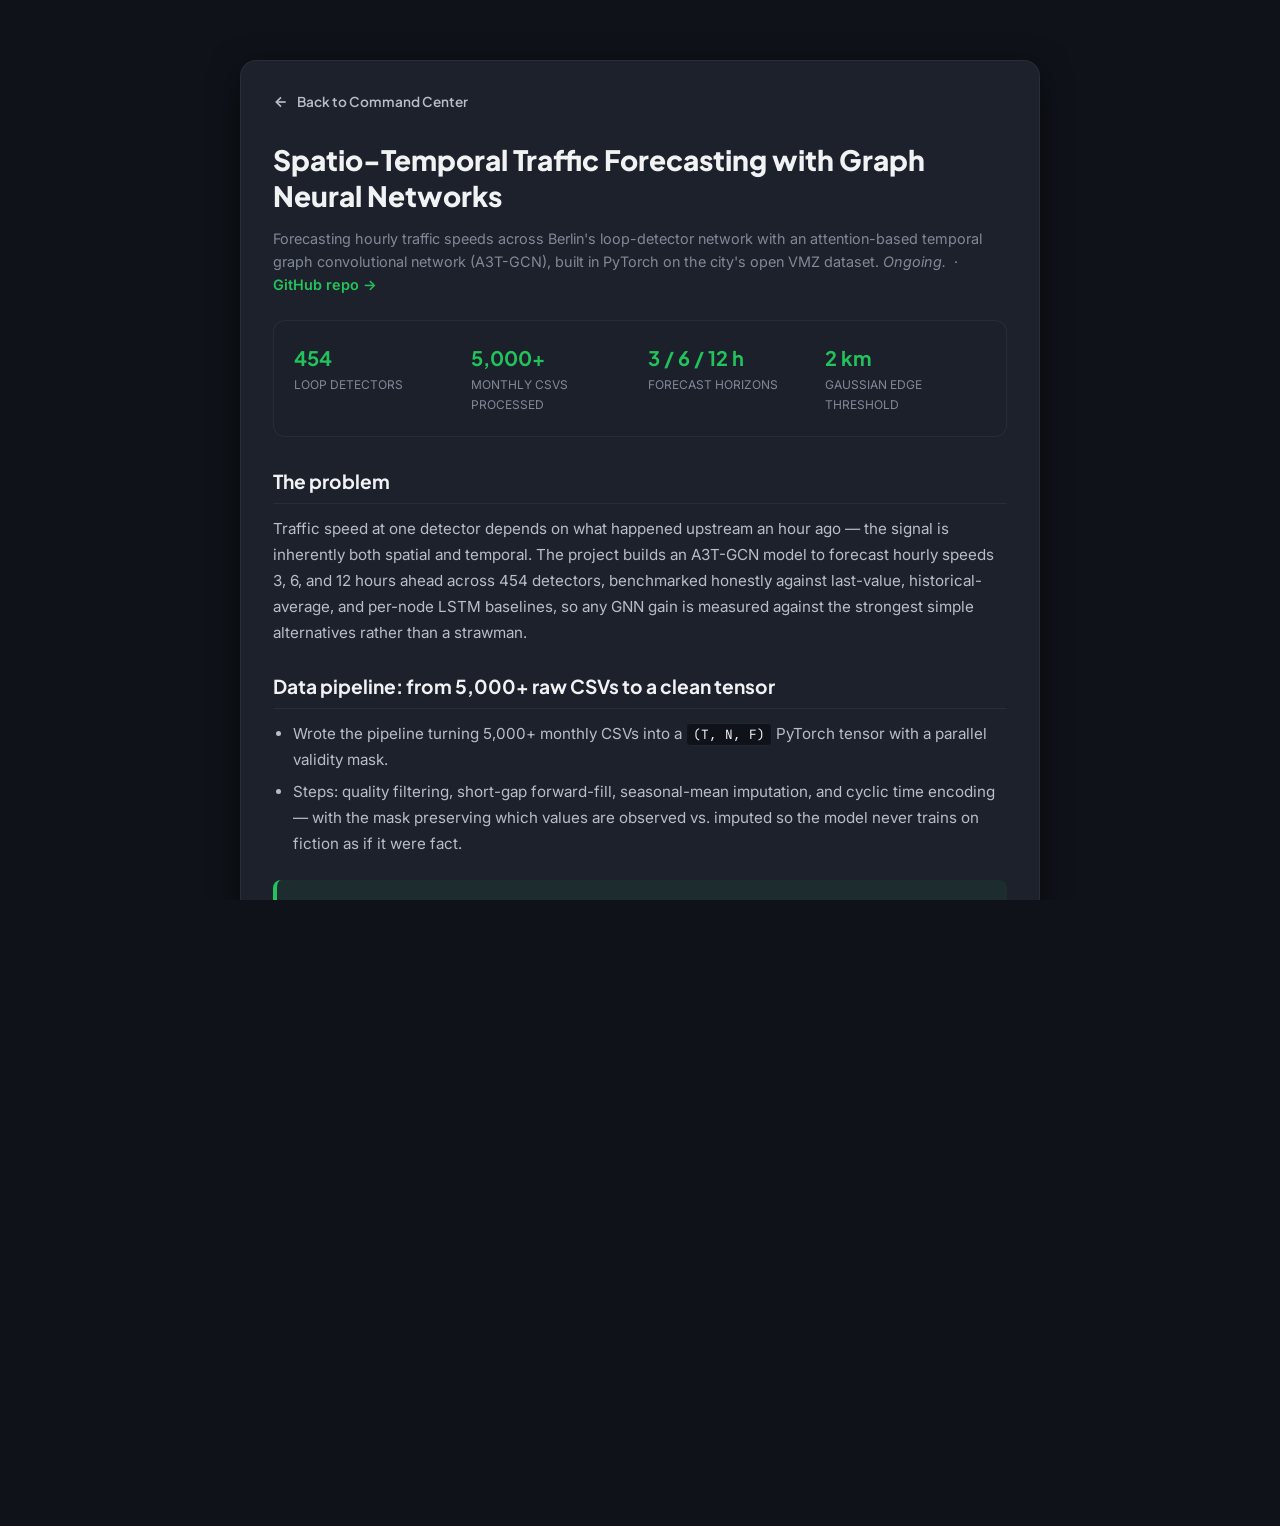
==== commit ffab6251: "redesigned some of the components" ====
--- a/projects/berlin-stgnn.html
+++ b/projects/berlin-stgnn.html
@@ -5,116 +5,91 @@
   <meta name="viewport" content="width=device-width, initial-scale=1.0" />
   <title>Spatio-Temporal Traffic Forecasting (ST-GNN) — Harjasdeep Singh</title>
   <meta name="description" content="A3T-GCN model forecasting hourly traffic speeds across 454 loop detectors in Berlin's open VMZ dataset." />
-  <link rel="preconnect" href="https://fonts.googleapis.com" />
-  <link href="https://fonts.googleapis.com/css2?family=JetBrains+Mono:wght@400;600;700&family=Press+Start+2P&family=VT323&display=swap" rel="stylesheet" />
   <link rel="stylesheet" href="../assets/style.css" />
-  <script src="../assets/main.js"></script>
 </head>
-<body class="crt-active" data-theme="green">
+<body class="standalone-case-body" data-theme="dark" data-accent="emerald">
 
-  <!-- CRT Overlay for scanlines and phosphor glow -->
-  <div class="crt-overlay"></div>
+  <main class="standalone-case-container">
+    <a class="standalone-back-btn" href="../index.html">
+      <svg viewBox="0 0 24 24">
+        <line x1="19" y1="12" x2="5" y2="12"/><polyline points="12 19 5 12 12 5"/>
+      </svg>
+      <span>Back to Command Center</span>
+    </a>
 
-  <!-- Retro System Menu Bar -->
-  <nav class="system-menu-bar">
-    <div class="menu-item dropdown">
-      <span class="menu-title">◆</span>
-      <div class="dropdown-content">
-        <a href="../index.html">Back to Desktop</a>
-        <hr>
-        <span class="dropdown-label">System 1.0</span>
+    <div class="case-study-content">
+      <h1>Spatio-Temporal Traffic Forecasting with Graph Neural Networks</h1>
+      <p class="case-sub">
+        Forecasting hourly traffic speeds across Berlin's loop-detector network with an attention-based
+        temporal graph convolutional network (A3T-GCN), built in PyTorch on the city's open VMZ dataset. <em>Ongoing.</em>
+        &nbsp;·&nbsp; <a href="https://github.com/HARDY1499/BerlinTrafficPrediction" target="_blank" rel="noopener">GitHub repo →</a>
+      </p>
+
+      <div class="case-facts">
+        <div class="fact">
+          <b>454</b>
+          <span>loop detectors</span>
+        </div>
+        <div class="fact">
+          <b>5,000+</b>
+          <span>monthly CSVs processed</span>
+        </div>
+        <div class="fact">
+          <b>3 / 6 / 12 h</b>
+          <span>forecast horizons</span>
+        </div>
+        <div class="fact">
+          <b>2 km</b>
+          <span>Gaussian edge threshold</span>
+        </div>
       </div>
-    </div>
-    <div class="menu-item dropdown">
-      <span class="menu-title">File</span>
-      <div class="dropdown-content">
-        <a href="javascript:window.print()">Print Case Study</a>
-        <a href="mailto:your.email@example.com">Send Email</a>
+
+      <h2>The problem</h2>
+      <p>
+        Traffic speed at one detector depends on what happened upstream an hour ago — the signal is
+        inherently both spatial and temporal. The project builds an A3T-GCN model to forecast hourly
+        speeds 3, 6, and 12 hours ahead across 454 detectors, benchmarked honestly against last-value,
+        historical-average, and per-node LSTM baselines, so any GNN gain is measured against the
+        strongest simple alternatives rather than a strawman.
+      </p>
+
+      <h2>Data pipeline: from 5,000+ raw CSVs to a clean tensor</h2>
+      <ul>
+        <li>Wrote the pipeline turning 5,000+ monthly CSVs into a <code>(T, N, F)</code> PyTorch tensor with a parallel validity mask.</li>
+        <li>Steps: quality filtering, short-gap forward-fill, seasonal-mean imputation, and cyclic time encoding — with the mask preserving which values are observed vs. imputed so the model never trains on fiction as if it were fact.</li>
+      </ul>
+
+      <div class="callout">
+        <p>
+          <strong>The bug worth telling:</strong> a silent extraction error had been reducing
+          a full year of usable data down to a single month — no exception, no warning, just a
+          quietly tiny dataset. Catching it required distrusting a pipeline that appeared to work.
+          It's the kind of failure that inflates validation metrics while gutting the model,
+          and the reason I now treat row counts as assertions, not log lines.
+        </p>
       </div>
-    </div>
-    <div class="menu-item dropdown">
-      <span class="menu-title">View</span>
-      <div class="dropdown-content">
-        <a href="#" class="theme-select active" data-theme="green">Matrix Green (CRT)</a>
-        <a href="#" class="theme-select" data-theme-name="amber">Amber Phosphor</a>
-        <a href="#" class="theme-select" data-theme-name="classic">Classic Monochrome</a>
-        <hr>
-        <a href="#" id="menu-toggle-scanlines">Disable Scanlines</a>
+
+      <h2>Building the spatial graph</h2>
+      <ul>
+        <li>Projected detectors into Berlin UTM with GeoPandas, computed pairwise distances with SciPy, and weighted edges with a Gaussian kernel thresholded at 2 km.</li>
+        <li><strong>A modeling decision backed by data:</strong> chose detector-level over pole-level nodes after a correlation study showed sibling detectors on the same pole carry independent direction and lane signal — aggregating them would have thrown away real information.</li>
+      </ul>
+
+      <h2>Tech stack</h2>
+      <p style="display: flex; flex-wrap: wrap; gap: 8px; margin-top: 12px;">
+        <span class="project-tag-chip">PyTorch</span>
+        <span class="project-tag-chip">PyTorch Geometric Temporal</span>
+        <span class="project-tag-chip">pandas</span>
+        <span class="project-tag-chip">GeoPandas</span>
+        <span class="project-tag-chip">SciPy</span>
+      </p>
+
+      <div class="case-nav">
+        <a href="eurowings.html">← Prev: Eurowings Scheduling</a>
+        <a href="market-copilot.html">Next: Market Intelligence Copilot →</a>
       </div>
-    </div>
-    <div class="system-time" id="menu-clock">12:00:00 PM</div>
-  </nav>
-
-  <main class="mac-window case container" style="max-width: 800px; margin: 60px auto 40px;">
-    <div class="mac-titlebar">
-      <button class="mac-close-btn" aria-label="Close" onclick="window.location.href='../index.html'"></button>
-      <div class="mac-titlebar-lines"></div>
-      <span class="mac-title">Case Study: Traffic Forecasting</span>
-      <div class="mac-titlebar-lines"></div>
-    </div>
-    <div class="mac-content">
-  <a class="back" href="../index.html#projects">← back to projects</a>
-  <h1>Spatio-Temporal Traffic Forecasting with Graph Neural Networks</h1>
-  <p class="case-sub">
-    Forecasting hourly traffic speeds across Berlin's loop-detector network with an attention-based
-    temporal graph convolutional network (A3T-GCN), built in PyTorch on the city's open VMZ dataset. <em>Ongoing.</em>
-    &nbsp;·&nbsp; <a href="https://github.com/HARDY1499/BerlinTrafficPrediction" target="_blank" rel="noopener">GitHub repo →</a>
-  </p>
-
-  <div class="case-facts">
-    <div class="fact"><b>454</b><span>loop detectors</span></div>
-    <div class="fact"><b>5,000+</b><span>monthly CSVs processed</span></div>
-    <div class="fact"><b>3 / 6 / 12 h</b><span>forecast horizons</span></div>
-    <div class="fact"><b>2 km</b><span>Gaussian-kernel edge threshold</span></div>
-  </div>
-
-  <h2>The problem</h2>
-  <p>
-    Traffic speed at one detector depends on what happened upstream an hour ago — the signal is
-    inherently both spatial and temporal. The project builds an A3T-GCN model to forecast hourly
-    speeds 3, 6, and 12 hours ahead across 454 detectors, benchmarked honestly against last-value,
-    historical-average, and per-node LSTM baselines, so any GNN gain is measured against the
-    strongest simple alternatives rather than a strawman.
-  </p>
-
-  <h2>Data pipeline: from 5,000+ raw CSVs to a clean tensor</h2>
-  <ul>
-    <li>Wrote the pipeline turning 5,000+ monthly CSVs into a <code>(T, N, F)</code> PyTorch tensor with a parallel validity mask.</li>
-    <li>Steps: quality filtering, short-gap forward-fill, seasonal-mean imputation, and cyclic time encoding — with the mask preserving which values are observed vs. imputed so the model never trains on fiction as if it were fact.</li>
-  </ul>
-
-  <div class="callout">
-    <p>
-      <strong>The bug worth telling:</strong> a silent extraction error had been reducing
-      a full year of usable data down to a single month — no exception, no warning, just a
-      quietly tiny dataset. Catching it required distrusting a pipeline that appeared to work.
-      It's the kind of failure that inflates validation metrics while gutting the model,
-      and the reason I now treat row counts as assertions, not log lines.
-    </p>
-  </div>
-
-  <h2>Building the spatial graph</h2>
-  <ul>
-    <li>Projected detectors into Berlin UTM with GeoPandas, computed pairwise distances with SciPy, and weighted edges with a Gaussian kernel thresholded at 2 km.</li>
-    <li><strong>A modeling decision backed by data:</strong> chose detector-level over pole-level nodes after a correlation study showed sibling detectors on the same pole carry independent direction and lane signal — aggregating them would have thrown away real information.</li>
-  </ul>
-
-  <h2>Tech stack</h2>
-  <p>
-    <code>PyTorch</code> <code>PyTorch Geometric Temporal</code> <code>pandas</code>
-    <code>GeoPandas</code> <code>SciPy</code>
-  </p>
-
-  <div class="case-nav">
-    <a href="eurowings.html">← Prev: Eurowings Scheduling</a>
-    <a href="market-copilot.html">Next: Market Intelligence Copilot →</a>
-  </div>
     </div>
   </main>
 
-<footer>
-  <div class="container">© 2026 Harjasdeep Singh Allahabadia</div>
-</footer>
-
 </body>
 </html>
--- a/assets/style.css
+++ b/assets/style.css
@@ -1,54 +1,82 @@
+@import url('https://fonts.googleapis.com/css2?family=Inter:wght@300;400;500;600;700&family=JetBrains+Mono:wght@400;500;600;700&family=Plus+Jakarta+Sans:wght@400;500;600;700;800&display=swap');
+
 /* ============================================================
-   Harjasdeep Singh — Retro Macintosh Portfolio Redesign
-   Aesthetically premium System 1 inspired style.
+   DESIGN SYSTEM CONFIGURATION (HSL VARS)
    ============================================================ */
 
 :root {
-  /* Default: Matrix Green CRT */
-  --bg: #000000;
-  --text: #39ff14;
-  --text-soft: #00cc00;
-  --text-faint: #004400;
-  --accent: #39ff14;
-  --accent-soft: rgba(57, 255, 20, 0.1);
-  --border: var(--text);
+  /* Font Families */
+  --font-heading: 'Plus Jakarta Sans', sans-serif;
+  --font-body: 'Inter', sans-serif;
+  --font-mono: 'JetBrains Mono', monospace;
+
+  /* Accent Color presets (Default: Emerald Green) */
+  --accent-h: 142;
+  --accent-s: 70%;
+  --accent-l: 45%;
+  --accent: hsl(var(--accent-h), var(--accent-s), var(--accent-l));
+  --accent-hover: hsl(var(--accent-h), var(--accent-s), calc(var(--accent-l) - 8%));
+  --accent-glow: hsla(var(--accent-h), var(--accent-s), var(--accent-l), 0.15);
+  --accent-badge: hsla(var(--accent-h), var(--accent-s), var(--accent-l), 0.08);
+
+  /* Theme: Dark Mode (Default) */
+  --bg-base: hsl(222, 25%, 8%);
+  --bg-surface: hsla(222, 20%, 14%, 0.6);
+  --bg-surface-hover: hsla(222, 20%, 18%, 0.85);
+  --bg-surface-solid: hsl(222, 20%, 14%);
+  --border-color: hsla(222, 15%, 25%, 0.45);
+  --border-color-hover: hsla(222, 15%, 45%, 0.65);
+  --text-primary: hsl(220, 15%, 95%);
+  --text-secondary: hsl(220, 10%, 75%);
+  --text-muted: hsl(220, 10%, 55%);
+  --shadow-sm: 0 2px 8px rgba(0, 0, 0, 0.4);
+  --shadow-md: 0 8px 30px rgba(0, 0, 0, 0.5);
+  --shadow-glow: 0 0 20px hsla(var(--accent-h), var(--accent-s), var(--accent-l), 0.25);
   
-  /* Fonts */
-  --font-heading: 'VT323', monospace;
-  --font-body: 'JetBrains Mono', monospace;
-  --font-system: 'Press Start 2P', monospace;
-  
-  /* System 1 visual cues */
-  --shadow: 6px 6px 0px var(--text-faint);
-  --shadow-hover: 8px 8px 0px var(--text);
-  --scanline-opacity: 0.15;
-}
-
-body[data-theme="amber"] {
-  --bg: #0b0700;
-  --text: #ffb000;
-  --text-soft: #d48200;
-  --text-faint: #553300;
-  --accent: #ffb000;
-  --accent-soft: rgba(255, 176, 0, 0.1);
-  --border: var(--text);
-  --shadow: 6px 6px 0px var(--text-faint);
-  --shadow-hover: 8px 8px 0px var(--text);
-  --scanline-opacity: 0.12;
-}
-
-body[data-theme="classic"] {
-  --bg: #f4f4f4;
-  --text: #000000;
-  --text-soft: #333333;
-  --text-faint: #888888;
-  --accent: #000000;
-  --accent-soft: rgba(0, 0, 0, 0.05);
-  --border: var(--text);
-  --shadow: 6px 6px 0px var(--text-faint);
-  --shadow-hover: 8px 8px 0px var(--text);
-  --scanline-opacity: 0;
-}
+  --transition-speed: 0.2s;
+  --radius-sm: 8px;
+  --radius-md: 12px;
+  --radius-lg: 16px;
+}
+
+/* Light Theme Override */
+body[data-theme="light"] {
+  --bg-base: hsl(210, 25%, 96%);
+  --bg-surface: hsla(210, 20%, 100%, 0.8);
+  --bg-surface-hover: hsla(210, 20%, 100%, 0.95);
+  --bg-surface-solid: hsl(210, 20%, 100%);
+  --border-color: hsla(210, 15%, 85%, 0.55);
+  --border-color-hover: hsla(210, 15%, 70%, 0.8);
+  --text-primary: hsl(222, 20%, 12%);
+  --text-secondary: hsl(220, 12%, 35%);
+  --text-muted: hsl(220, 8%, 55%);
+  --shadow-sm: 0 2px 8px rgba(0, 0, 0, 0.05);
+  --shadow-md: 0 8px 30px rgba(0, 0, 0, 0.08);
+  --shadow-glow: 0 0 20px hsla(var(--accent-h), var(--accent-s), var(--accent-l), 0.15);
+}
+
+/* Accent Preset Overrides */
+body[data-accent="indigo"] {
+  --accent-h: 250;
+  --accent-s: 85%;
+  --accent-l: 65%;
+}
+body[data-theme="light"][data-accent="indigo"] {
+  --accent-l: 58%;
+}
+
+body[data-accent="amber"] {
+  --accent-h: 38;
+  --accent-s: 92%;
+  --accent-l: 50%;
+}
+body[data-theme="light"][data-accent="amber"] {
+  --accent-l: 45%;
+}
+
+/* ============================================================
+   GLOBAL & RESET STYLES
+   ============================================================ */
 
 * {
   box-sizing: border-box;
@@ -56,944 +84,1611 @@
   padding: 0;
 }
 
-html {
-  scroll-behavior: smooth;
+html, body {
   height: 100%;
-}
-
-body {
   font-family: var(--font-body);
-  background: var(--bg);
-  color: var(--text);
+  background-color: var(--bg-base);
+  color: var(--text-primary);
+  overflow: hidden;
+  transition: background-color 0.3s ease, color 0.3s ease;
+}
+
+a {
+  color: var(--accent);
+  text-decoration: none;
+  transition: color var(--transition-speed) ease;
+}
+a:hover {
+  color: var(--accent-hover);
+}
+
+/* Custom Scrollbars */
+::-webkit-scrollbar {
+  width: 8px;
+  height: 8px;
+}
+::-webkit-scrollbar-track {
+  background: transparent;
+}
+::-webkit-scrollbar-thumb {
+  background: var(--border-color);
+  border-radius: 4px;
+}
+::-webkit-scrollbar-thumb:hover {
+  background: var(--accent);
+}
+
+/* Utility Animations */
+@keyframes fadeIn {
+  from { opacity: 0; transform: translateY(10px); }
+  to { opacity: 1; transform: translateY(0); }
+}
+
+@keyframes pulse {
+  0% { transform: scale(0.95); opacity: 0.5; }
+  50% { transform: scale(1.05); opacity: 0.8; }
+  100% { transform: scale(0.95); opacity: 0.5; }
+}
+
+/* ============================================================
+   LAYOUT GRID: SIDEBAR + MAIN WORKSPACE
+   ============================================================ */
+
+.app-container {
+  display: grid;
+  grid-template-columns: 280px 1fr;
+  height: 100vh;
+  width: 100vw;
+  position: relative;
+  overflow: hidden;
+}
+
+/* Collapse mobile layout */
+@media (max-width: 850px) {
+  .app-container {
+    grid-template-columns: 1fr;
+    grid-template-rows: auto 1fr;
+  }
+}
+
+/* ============================================================
+   SIDEBAR LAYOUT
+   ============================================================ */
+
+.sidebar {
+  background-color: var(--bg-surface-solid);
+  border-right: 1px solid var(--border-color);
+  display: flex;
+  flex-direction: column;
+  height: 100%;
+  padding: 24px;
+  z-index: 10;
+  overflow-y: auto;
+}
+
+.profile-card {
+  display: flex;
+  flex-direction: column;
+  align-items: center;
+  text-align: center;
+  margin-bottom: 32px;
+  padding-bottom: 24px;
+  border-bottom: 1px solid var(--border-color);
+}
+
+.profile-img-container {
+  position: relative;
+  width: 100px;
+  height: 100px;
+  margin-bottom: 16px;
+}
+
+.profile-img {
+  width: 100%;
+  height: 100%;
+  border-radius: 50%;
+  object-fit: cover;
+  border: 3px solid var(--accent);
+  box-shadow: var(--shadow-glow);
+  transition: transform 0.3s ease;
+}
+.profile-img-container:hover .profile-img {
+  transform: scale(1.05);
+}
+
+.profile-status-dot {
+  position: absolute;
+  bottom: 4px;
+  right: 4px;
+  width: 14px;
+  height: 14px;
+  border-radius: 50%;
+  background-color: hsl(142, 76%, 45%);
+  border: 2px solid var(--bg-surface-solid);
+  box-shadow: 0 0 10px rgba(0,255,0,0.5);
+}
+
+.profile-name {
+  font-family: var(--font-heading);
+  font-weight: 700;
+  font-size: 1.15rem;
+  color: var(--text-primary);
+  margin-bottom: 4px;
+}
+
+.profile-title {
+  font-size: 0.8rem;
+  color: var(--text-secondary);
+  font-family: var(--font-mono);
+  margin-bottom: 12px;
+}
+
+.profile-location {
+  display: flex;
+  align-items: center;
+  gap: 6px;
+  font-size: 0.8rem;
+  color: var(--text-muted);
+}
+
+/* Sidebar Nav */
+.sidebar-nav {
+  display: flex;
+  flex-direction: column;
+  gap: 8px;
+  flex-grow: 1;
+}
+
+.nav-btn {
+  display: flex;
+  align-items: center;
+  gap: 12px;
+  padding: 12px 16px;
+  border: 1px solid transparent;
+  background: transparent;
+  color: var(--text-secondary);
+  border-radius: var(--radius-sm);
+  cursor: pointer;
+  font-family: var(--font-heading);
+  font-weight: 600;
+  font-size: 0.9rem;
+  text-align: left;
+  transition: all var(--transition-speed) ease;
+  width: 100%;
+}
+
+.nav-btn svg {
+  width: 18px;
+  height: 18px;
+  fill: none;
+  stroke: currentColor;
+  stroke-width: 2;
+  transition: stroke var(--transition-speed) ease;
+}
+
+.nav-btn:hover {
+  background-color: var(--bg-surface-hover);
+  color: var(--accent);
+}
+
+.nav-btn.active {
+  background-color: var(--accent-glow);
+  color: var(--accent);
+  border-color: var(--accent-badge);
+}
+
+/* Sidebar System Widget */
+.sidebar-system-widget {
+  margin-top: 24px;
+  padding: 12px 16px;
+  background-color: var(--bg-surface);
+  border: 1px solid var(--border-color);
+  border-radius: var(--radius-sm);
+  font-size: 0.75rem;
+}
+
+.sys-widget-row {
+  display: flex;
+  justify-content: space-between;
+  margin-bottom: 4px;
+  color: var(--text-muted);
+  font-family: var(--font-mono);
+}
+.sys-widget-row:last-child {
+  margin-bottom: 0;
+}
+
+.sys-widget-row strong {
+  color: var(--text-secondary);
+}
+
+.sys-heartbeat {
+  display: inline-block;
+  width: 8px;
+  height: 8px;
+  border-radius: 50%;
+  background-color: var(--accent);
+  margin-right: 4px;
+  animation: pulse 1.5s infinite;
+}
+
+/* Mobile Sidebar/Header Styles */
+@media (max-width: 850px) {
+  .sidebar {
+    height: auto;
+    border-right: none;
+    border-bottom: 1px solid var(--border-color);
+    padding: 16px;
+  }
+  .profile-card {
+    flex-direction: row;
+    align-items: center;
+    margin-bottom: 12px;
+    padding-bottom: 12px;
+    border-bottom: none;
+    text-align: left;
+    width: 100%;
+  }
+  .profile-img-container {
+    width: 50px;
+    height: 50px;
+    margin-bottom: 0;
+    margin-right: 16px;
+  }
+  .profile-name {
+    font-size: 1rem;
+    margin-bottom: 2px;
+  }
+  .profile-title {
+    font-size: 0.7rem;
+    margin-bottom: 2px;
+  }
+  .profile-location {
+    font-size: 0.7rem;
+  }
+  .sidebar-nav {
+    flex-direction: row;
+    overflow-x: auto;
+    padding-bottom: 4px;
+  }
+  .nav-btn {
+    padding: 8px 12px;
+    font-size: 0.8rem;
+    flex-shrink: 0;
+    width: auto;
+  }
+  .sidebar-system-widget {
+    display: none;
+  }
+}
+
+/* ============================================================
+   MAIN WORKSPACE AREA
+   ============================================================ */
+
+.main-content {
+  display: grid;
+  grid-template-rows: auto 1fr auto;
+  height: 100%;
+  overflow: hidden;
+  position: relative;
+  background-color: var(--bg-base);
+}
+
+/* Top App Header */
+.app-header {
+  display: flex;
+  justify-content: space-between;
+  align-items: center;
+  padding: 16px 32px;
+  border-bottom: 1px solid var(--border-color);
+  background-color: var(--bg-surface-solid);
+}
+
+.header-welcome h1 {
+  font-family: var(--font-heading);
+  font-weight: 700;
+  font-size: 1.25rem;
+  color: var(--text-primary);
+}
+
+.header-welcome p {
+  font-size: 0.8rem;
+  color: var(--text-muted);
+}
+
+.header-controls {
+  display: flex;
+  align-items: center;
+  gap: 16px;
+}
+
+/* Accent Selection circles */
+.accent-selector {
+  display: flex;
+  gap: 8px;
+}
+
+.accent-dot {
+  width: 16px;
+  height: 16px;
+  border-radius: 50%;
+  border: 2px solid transparent;
+  cursor: pointer;
+  transition: transform 0.2s ease;
+}
+.accent-dot:hover {
+  transform: scale(1.15);
+}
+.accent-dot.emerald { background-color: hsl(142, 70%, 45%); }
+.accent-dot.indigo { background-color: hsl(250, 85%, 65%); }
+.accent-dot.amber { background-color: hsl(38, 92%, 50%); }
+
+.accent-dot.active {
+  border-color: var(--text-primary);
+  transform: scale(1.1);
+}
+
+/* Icon Buttons */
+.icon-btn {
+  background: var(--bg-surface);
+  border: 1px solid var(--border-color);
+  color: var(--text-secondary);
+  width: 36px;
+  height: 36px;
+  border-radius: var(--radius-sm);
+  cursor: pointer;
+  display: flex;
+  align-items: center;
+  justify-content: center;
+  transition: all var(--transition-speed) ease;
+}
+
+.icon-btn svg {
+  width: 18px;
+  height: 18px;
+  fill: none;
+  stroke: currentColor;
+  stroke-width: 2;
+}
+
+.icon-btn:hover {
+  border-color: var(--accent);
+  color: var(--accent);
+  box-shadow: 0 0 10px var(--accent-glow);
+}
+
+@media (max-width: 850px) {
+  .app-header {
+    padding: 12px 16px;
+  }
+  .header-welcome h1 {
+    font-size: 1rem;
+  }
+}
+
+/* Panel Containers */
+.panel-viewport {
+  padding: 32px;
+  overflow-y: auto;
+  height: 100%;
+}
+
+@media (max-width: 850px) {
+  .panel-viewport {
+    padding: 16px;
+  }
+}
+
+.panel-view {
+  display: none;
+  animation: fadeIn 0.35s ease forwards;
+}
+
+.panel-view.active {
+  display: block;
+}
+
+/* ============================================================
+   OVERVIEW PANEL STYLING
+   ============================================================ */
+
+/* Analytics Cards Grid */
+.analytics-grid {
+  display: grid;
+  grid-template-columns: repeat(auto-fit, minmax(200px, 1fr));
+  gap: 20px;
+  margin-bottom: 32px;
+}
+
+.stat-card {
+  background-color: var(--bg-surface);
+  border: 1px solid var(--border-color);
+  border-radius: var(--radius-md);
+  padding: 24px;
+  position: relative;
+  overflow: hidden;
+  transition: border-color var(--transition-speed) ease, transform 0.2s ease;
+}
+
+.stat-card:hover {
+  border-color: var(--accent);
+  transform: translateY(-2px);
+}
+
+.stat-card::before {
+  content: '';
+  position: absolute;
+  top: 0;
+  left: 0;
+  width: 4px;
+  height: 100%;
+  background-color: var(--accent);
+  opacity: 0.7;
+}
+
+.stat-label {
+  font-size: 0.8rem;
+  color: var(--text-muted);
+  font-weight: 500;
+  text-transform: uppercase;
+  letter-spacing: 0.05em;
+  margin-bottom: 8px;
+}
+
+.stat-value {
+  font-family: var(--font-heading);
+  font-weight: 800;
+  font-size: 2rem;
+  color: var(--text-primary);
+  line-height: 1.1;
+  margin-bottom: 4px;
+}
+
+.stat-desc {
+  font-size: 0.75rem;
+  color: var(--text-secondary);
+}
+
+/* Dashboard Cards Styles */
+.dashboard-card {
+  background-color: var(--bg-surface);
+  border: 1px solid var(--border-color);
+  border-radius: var(--radius-md);
+  padding: 28px;
+  margin-bottom: 24px;
+  backdrop-filter: blur(12px);
+  -webkit-backdrop-filter: blur(12px);
+  transition: border-color var(--transition-speed) ease;
+}
+
+.dashboard-card:hover {
+  border-color: var(--border-color-hover);
+}
+
+.dashboard-card-title {
+  font-family: var(--font-heading);
+  font-weight: 700;
+  font-size: 1.15rem;
+  color: var(--text-primary);
+  margin-bottom: 20px;
+  display: flex;
+  align-items: center;
+  gap: 8px;
+}
+
+.dashboard-card-title svg {
+  width: 20px;
+  height: 20px;
+  stroke: var(--accent);
+  fill: none;
+  stroke-width: 2;
+}
+
+.bio-text {
+  font-size: 0.95rem;
+  line-height: 1.7;
+  color: var(--text-secondary);
+}
+
+.bio-text strong {
+  color: var(--text-primary);
+  font-weight: 600;
+}
+
+.objective-alert {
+  background: linear-gradient(90deg, var(--accent-badge) 0%, transparent 100%);
+  border: 1px solid var(--accent-glow);
+  border-radius: var(--radius-md);
+  padding: 20px 24px;
+  margin-bottom: 32px;
+  display: flex;
+  align-items: center;
+  justify-content: space-between;
+  gap: 16px;
+}
+
+.alert-content h3 {
+  font-family: var(--font-heading);
+  font-weight: 700;
+  font-size: 1rem;
+  color: var(--accent);
+  margin-bottom: 4px;
+}
+
+.alert-content p {
+  font-size: 0.85rem;
+  color: var(--text-secondary);
+}
+
+.alert-badge {
+  background-color: var(--accent);
+  color: var(--bg-base);
+  font-family: var(--font-mono);
+  font-size: 0.75rem;
+  font-weight: 700;
+  padding: 6px 12px;
+  border-radius: 50px;
+  text-transform: uppercase;
+  white-space: nowrap;
+}
+
+@media (max-width: 600px) {
+  .objective-alert {
+    flex-direction: column;
+    align-items: flex-start;
+  }
+}
+
+/* ============================================================
+   PROJECTS EXPLORER PANEL STYLING
+   ============================================================ */
+
+.search-filter-bar {
+  display: grid;
+  grid-template-columns: 320px 1fr;
+  gap: 16px;
+  margin-bottom: 24px;
+  align-items: center;
+}
+
+@media (max-width: 768px) {
+  .search-filter-bar {
+    grid-template-columns: 1fr;
+  }
+}
+
+.search-input-wrapper {
+  position: relative;
+  width: 100%;
+}
+
+.search-input {
+  width: 100%;
+  background-color: var(--bg-surface);
+  border: 1px solid var(--border-color);
+  padding: 10px 16px 10px 40px;
+  border-radius: var(--radius-sm);
+  color: var(--text-primary);
+  font-family: var(--font-body);
+  font-size: 0.9rem;
+  transition: all var(--transition-speed) ease;
+}
+
+.search-input:focus {
+  outline: none;
+  border-color: var(--accent);
+  box-shadow: 0 0 0 3px var(--accent-glow);
+}
+
+.search-icon {
+  position: absolute;
+  left: 14px;
+  top: 50%;
+  transform: translateY(-50%);
+  width: 16px;
+  height: 16px;
+  stroke: var(--text-muted);
+  fill: none;
+  stroke-width: 2;
+  pointer-events: none;
+}
+
+.filter-chips {
+  display: flex;
+  gap: 8px;
+  flex-wrap: wrap;
+}
+
+.filter-chip {
+  background-color: var(--bg-surface);
+  border: 1px solid var(--border-color);
+  padding: 6px 12px;
+  border-radius: 50px;
+  font-size: 0.8rem;
+  font-family: var(--font-heading);
+  font-weight: 500;
+  color: var(--text-secondary);
+  cursor: pointer;
+  transition: all var(--transition-speed) ease;
+}
+
+.filter-chip:hover {
+  border-color: var(--border-color-hover);
+  color: var(--text-primary);
+}
+
+.filter-chip.active {
+  background-color: var(--accent);
+  color: var(--bg-base);
+  border-color: var(--accent);
+  font-weight: 600;
+}
+
+/* Project Dashboard Cards */
+.project-card-grid {
+  display: grid;
+  grid-template-columns: repeat(auto-fit, minmax(320px, 1fr));
+  gap: 24px;
+}
+
+.dashboard-project-card {
+  background-color: var(--bg-surface);
+  border: 1px solid var(--border-color);
+  border-radius: var(--radius-md);
+  padding: 24px;
+  display: flex;
+  flex-direction: column;
+  height: 100%;
+  cursor: pointer;
+  transition: all 0.3s cubic-bezier(0.16, 1, 0.3, 1);
+  position: relative;
+}
+
+.dashboard-project-card:hover {
+  transform: translateY(-4px);
+  border-color: var(--accent);
+  box-shadow: var(--shadow-md), 0 4px 20px hsla(var(--accent-h), var(--accent-s), var(--accent-l), 0.08);
+}
+
+.project-card-header {
+  display: flex;
+  justify-content: space-between;
+  align-items: flex-start;
+  margin-bottom: 12px;
+  gap: 12px;
+}
+
+.project-card-title {
+  font-family: var(--font-heading);
+  font-weight: 700;
+  font-size: 1.05rem;
+  color: var(--text-primary);
+  line-height: 1.3;
+}
+
+.project-status-badge {
+  font-size: 0.7rem;
+  font-family: var(--font-mono);
+  font-weight: 600;
+  padding: 3px 8px;
+  border-radius: 4px;
+  background-color: var(--accent-badge);
+  color: var(--accent);
+  border: 1px solid var(--accent-glow);
+  white-space: nowrap;
+}
+
+.project-card-headline {
+  font-size: 0.85rem;
   line-height: 1.6;
-  font-size: 15px;
-  overflow-x: hidden;
+  color: var(--text-secondary);
+  margin-bottom: 20px;
+  flex-grow: 1;
+}
+
+/* Card metrics dashboard row */
+.project-card-metrics {
+  display: grid;
+  grid-template-columns: repeat(3, 1fr);
+  gap: 8px;
+  background-color: hsla(222, 20%, 8%, 0.4);
+  border: 1px solid var(--border-color);
+  border-radius: var(--radius-sm);
+  padding: 10px;
+  margin-bottom: 20px;
+}
+body[data-theme="light"] .project-card-metrics {
+  background-color: hsla(210, 20%, 90%, 0.3);
+}
+
+.project-metric-item {
+  display: flex;
+  flex-direction: column;
+  align-items: center;
+  text-align: center;
+}
+
+.project-metric-value {
+  font-family: var(--font-heading);
+  font-weight: 700;
+  font-size: 1rem;
+  color: var(--accent);
+}
+
+.project-metric-label {
+  font-size: 0.65rem;
+  color: var(--text-muted);
+  text-transform: uppercase;
+}
+
+.project-card-tags {
+  display: flex;
+  flex-wrap: wrap;
+  gap: 6px;
+  margin-bottom: 16px;
+}
+
+.project-tag-chip {
+  font-family: var(--font-mono);
+  font-size: 0.7rem;
+  padding: 3px 8px;
+  border-radius: 4px;
+  background-color: var(--bg-base);
+  border: 1px solid var(--border-color);
+  color: var(--text-secondary);
+}
+
+.project-card-footer {
+  display: flex;
+  justify-content: space-between;
+  align-items: center;
+  border-top: 1px solid var(--border-color);
+  padding-top: 14px;
+  margin-top: auto;
+}
+
+.project-action-link {
+  font-size: 0.8rem;
+  font-family: var(--font-heading);
+  font-weight: 600;
+  color: var(--accent);
+  display: flex;
+  align-items: center;
+  gap: 6px;
+}
+
+.project-action-link svg {
+  width: 14px;
+  height: 14px;
+  stroke: currentColor;
+  fill: none;
+  stroke-width: 2.5;
+  transition: transform 0.2s ease;
+}
+.dashboard-project-card:hover .project-action-link svg {
+  transform: translateX(4px);
+}
+
+.project-repo-link {
+  color: var(--text-muted);
+  display: flex;
+  align-items: center;
+  justify-content: center;
+  width: 28px;
+  height: 28px;
+  border-radius: 50%;
+  transition: all var(--transition-speed) ease;
+}
+.project-repo-link:hover {
+  background-color: var(--border-color);
+  color: var(--text-primary);
+}
+
+.project-repo-link svg {
+  width: 16px;
+  height: 16px;
+  fill: currentColor;
+}
+
+/* Dynamic Interactive SVG Optimization/ML chart */
+.chart-widget {
+  margin-top: 32px;
+}
+
+.svg-chart-container {
+  width: 100%;
+  height: 200px;
+  background-color: hsla(222, 20%, 8%, 0.4);
+  border: 1px solid var(--border-color);
+  border-radius: var(--radius-md);
+  padding: 16px;
+  display: flex;
+  align-items: center;
+  justify-content: center;
+}
+body[data-theme="light"] .svg-chart-container {
+  background-color: hsla(210, 20%, 90%, 0.3);
+}
+
+.loss-curve-svg {
+  width: 100%;
   height: 100%;
+}
+
+.chart-axis {
+  stroke: var(--border-color);
+  stroke-width: 1;
+}
+
+.chart-grid-line {
+  stroke: var(--border-color);
+  stroke-width: 1;
+  stroke-dasharray: 4,4;
+  opacity: 0.3;
+}
+
+.chart-line {
+  stroke: var(--accent);
+  stroke-width: 2.5;
+  fill: none;
+  stroke-linecap: round;
+  stroke-linejoin: round;
+  filter: drop-shadow(0 2px 8px hsla(var(--accent-h), var(--accent-s), var(--accent-l), 0.3));
+}
+
+.chart-dot {
+  fill: var(--accent);
+  stroke: var(--bg-surface-solid);
+  stroke-width: 2;
+  cursor: pointer;
+  transition: r 0.2s ease;
+}
+.chart-dot:hover {
+  r: 6px;
+}
+
+.chart-text {
+  font-family: var(--font-mono);
+  font-size: 9px;
+  fill: var(--text-muted);
+}
+
+/* ============================================================
+   EXPERIENCE TIMELINE STYLING
+   ============================================================ */
+
+.timeline-container {
   position: relative;
-}
-
-/* CRT Screen Flicker animation */
-body.crt-active {
-  animation: crt-flicker 0.25s infinite;
-}
-
-@keyframes crt-flicker {
-  0% { opacity: 0.992; }
-  50% { opacity: 1; }
-  100% { opacity: 0.996; }
-}
-
-/* CRT Scanlines Overlay */
-.crt-overlay {
+  padding-left: 32px;
+  margin-top: 16px;
+}
+
+.timeline-container::before {
+  content: '';
+  position: absolute;
+  left: 7px;
+  top: 4px;
+  bottom: 0;
+  width: 2px;
+  background-color: var(--border-color);
+}
+
+.timeline-item {
+  position: relative;
+  padding-bottom: 40px;
+}
+
+.timeline-item:last-child {
+  padding-bottom: 8px;
+}
+
+.timeline-dot {
+  position: absolute;
+  left: -32px;
+  top: 4px;
+  width: 16px;
+  height: 16px;
+  border-radius: 50%;
+  background-color: var(--bg-base);
+  border: 3px solid var(--accent);
+  box-shadow: 0 0 0 4px var(--accent-glow);
+  z-index: 2;
+  transition: background-color 0.2s ease;
+}
+
+.timeline-item:hover .timeline-dot {
+  background-color: var(--accent);
+}
+
+.timeline-header {
+  display: flex;
+  justify-content: space-between;
+  align-items: baseline;
+  gap: 16px;
+  margin-bottom: 8px;
+  flex-wrap: wrap;
+}
+
+.timeline-company {
+  font-family: var(--font-heading);
+  font-weight: 700;
+  font-size: 1.1rem;
+  color: var(--text-primary);
+}
+
+.timeline-date {
+  font-family: var(--font-mono);
+  font-size: 0.8rem;
+  color: var(--text-muted);
+  background-color: var(--bg-surface);
+  border: 1px solid var(--border-color);
+  padding: 4px 10px;
+  border-radius: 50px;
+}
+
+.timeline-role {
+  font-size: 0.9rem;
+  font-family: var(--font-heading);
+  font-weight: 600;
+  color: var(--accent);
+  margin-bottom: 12px;
+}
+
+.timeline-content {
+  font-size: 0.9rem;
+  color: var(--text-secondary);
+  line-height: 1.6;
+}
+
+.timeline-content ul {
+  list-style: none;
+}
+
+.timeline-content li {
+  position: relative;
+  padding-left: 18px;
+  margin-bottom: 8px;
+}
+
+.timeline-content li::before {
+  content: "↳";
+  position: absolute;
+  left: 0;
+  top: 0;
+  color: var(--accent);
+  font-weight: bold;
+}
+
+/* ============================================================
+   SKILLS MATRIX STYLING
+   ============================================================ */
+
+.skills-matrix-grid {
+  display: grid;
+  grid-template-columns: repeat(auto-fit, minmax(280px, 1fr));
+  gap: 24px;
+}
+
+.skill-matrix-card {
+  background-color: var(--bg-surface);
+  border: 1px solid var(--border-color);
+  border-radius: var(--radius-md);
+  padding: 24px;
+  transition: border-color var(--transition-speed) ease;
+}
+
+.skill-matrix-card:hover {
+  border-color: var(--accent);
+}
+
+.skill-matrix-title {
+  font-family: var(--font-heading);
+  font-weight: 700;
+  font-size: 1rem;
+  color: var(--text-primary);
+  margin-bottom: 18px;
+  border-bottom: 1px solid var(--border-color);
+  padding-bottom: 8px;
+  display: flex;
+  align-items: center;
+  gap: 8px;
+}
+
+.skill-matrix-title svg {
+  width: 18px;
+  height: 18px;
+  stroke: var(--accent);
+  fill: none;
+  stroke-width: 2;
+}
+
+.skill-item {
+  margin-bottom: 14px;
+}
+.skill-item:last-child {
+  margin-bottom: 0;
+}
+
+.skill-info {
+  display: flex;
+  justify-content: space-between;
+  font-size: 0.85rem;
+  margin-bottom: 6px;
+  font-family: var(--font-heading);
+  font-weight: 500;
+}
+
+.skill-name {
+  color: var(--text-secondary);
+}
+
+.skill-level {
+  color: var(--accent);
+  font-family: var(--font-mono);
+  font-size: 0.75rem;
+}
+
+.skill-progress-bg {
+  height: 6px;
+  background-color: var(--bg-base);
+  border-radius: 10px;
+  overflow: hidden;
+  border: 1px solid var(--border-color);
+}
+
+.skill-progress-bar {
+  height: 100%;
+  border-radius: 10px;
+  background-color: var(--accent);
+  transition: width 0.8s cubic-bezier(0.16, 1, 0.3, 1);
+  box-shadow: 0 0 8px hsla(var(--accent-h), var(--accent-s), var(--accent-l), 0.5);
+}
+
+/* ============================================================
+   CONTACT PORTAL & TERMINAL PANEL STYLING
+   ============================================================ */
+
+.contact-layout {
+  display: grid;
+  grid-template-columns: 1fr 1fr;
+  gap: 32px;
+}
+
+@media (max-width: 768px) {
+  .contact-layout {
+    grid-template-columns: 1fr;
+  }
+}
+
+.contact-form {
+  display: flex;
+  flex-direction: column;
+  gap: 16px;
+}
+
+.form-group {
+  display: flex;
+  flex-direction: column;
+  gap: 6px;
+}
+
+.form-group label {
+  font-size: 0.8rem;
+  font-family: var(--font-heading);
+  font-weight: 600;
+  color: var(--text-secondary);
+}
+
+.form-input, .form-textarea {
+  width: 100%;
+  background-color: var(--bg-surface);
+  border: 1px solid var(--border-color);
+  padding: 12px 16px;
+  border-radius: var(--radius-sm);
+  color: var(--text-primary);
+  font-family: var(--font-body);
+  font-size: 0.9rem;
+  transition: all var(--transition-speed) ease;
+}
+
+.form-input:focus, .form-textarea:focus {
+  outline: none;
+  border-color: var(--accent);
+  box-shadow: 0 0 0 3px var(--accent-glow);
+}
+
+.form-textarea {
+  resize: vertical;
+  min-height: 120px;
+}
+
+.btn-submit {
+  align-self: flex-start;
+  background-color: var(--accent);
+  color: var(--bg-base);
+  border: 1px solid var(--accent);
+  padding: 12px 24px;
+  border-radius: var(--radius-sm);
+  font-family: var(--font-heading);
+  font-weight: 700;
+  font-size: 0.9rem;
+  cursor: pointer;
+  display: inline-flex;
+  align-items: center;
+  gap: 8px;
+  transition: all var(--transition-speed) ease;
+  box-shadow: 0 4px 12px hsla(var(--accent-h), var(--accent-s), var(--accent-l), 0.2);
+}
+
+.btn-submit:hover {
+  background-color: var(--accent-hover);
+  border-color: var(--accent-hover);
+  transform: translateY(-1px);
+  box-shadow: 0 6px 16px hsla(var(--accent-h), var(--accent-s), var(--accent-l), 0.3);
+}
+
+.btn-submit svg {
+  width: 16px;
+  height: 16px;
+  stroke: currentColor;
+  fill: none;
+  stroke-width: 2.5;
+}
+
+/* Dynamic Interactive Terminal widget */
+.terminal-widget {
+  background-color: hsl(222, 25%, 6%);
+  border: 1px solid var(--border-color);
+  border-radius: var(--radius-md);
+  display: flex;
+  flex-direction: column;
+  height: 320px;
+  overflow: hidden;
+  box-shadow: var(--shadow-md);
+}
+
+.terminal-header {
+  background-color: hsl(222, 25%, 10%);
+  border-bottom: 1px solid var(--border-color);
+  padding: 8px 16px;
+  display: flex;
+  align-items: center;
+  justify-content: space-between;
+}
+
+.terminal-dots {
+  display: flex;
+  gap: 6px;
+}
+
+.terminal-dot-node {
+  width: 10px;
+  height: 10px;
+  border-radius: 50%;
+}
+.terminal-dot-node.red { background-color: hsl(0, 80%, 60%); }
+.terminal-dot-node.yellow { background-color: hsl(40, 85%, 60%); }
+.terminal-dot-node.green { background-color: hsl(120, 75%, 45%); }
+
+.terminal-title {
+  font-family: var(--font-mono);
+  font-size: 0.7rem;
+  color: var(--text-muted);
+}
+
+.terminal-body {
+  padding: 16px;
+  overflow-y: auto;
+  flex-grow: 1;
+  font-family: var(--font-mono);
+  font-size: 0.8rem;
+  color: var(--text-secondary);
+  line-height: 1.5;
+  display: flex;
+  flex-direction: column;
+  gap: 8px;
+}
+
+.terminal-line {
+  word-break: break-all;
+}
+
+.terminal-line.success {
+  color: var(--accent);
+}
+
+.terminal-line.system {
+  color: hsl(200, 85%, 65%);
+}
+
+.terminal-input-row {
+  display: flex;
+  align-items: center;
+  gap: 8px;
+  border-top: 1px solid var(--border-color);
+  padding: 8px 16px;
+  background-color: hsl(222, 25%, 8%);
+}
+
+.terminal-prompt {
+  color: var(--accent);
+  font-family: var(--font-mono);
+  font-weight: 700;
+  font-size: 0.85rem;
+}
+
+.terminal-input {
+  background: transparent;
+  border: none;
+  color: var(--text-primary);
+  font-family: var(--font-mono);
+  font-size: 0.85rem;
+  flex-grow: 1;
+}
+.terminal-input:focus {
+  outline: none;
+}
+
+/* ============================================================
+   SYSTEM CONSOLE DRAWER (FOOTER LOG)
+   ============================================================ */
+
+.console-drawer {
+  background-color: hsl(222, 25%, 6%);
+  border-top: 1px solid var(--border-color);
+  display: grid;
+  grid-template-rows: auto 1fr;
+  height: 140px;
+  overflow: hidden;
+  transition: height 0.3s cubic-bezier(0.16, 1, 0.3, 1);
+  z-index: 100;
+  position: relative;
+}
+
+.console-drawer.minimized {
+  height: 36px;
+}
+
+.console-title-bar {
+  background-color: hsl(222, 25%, 10%);
+  border-bottom: 1px solid var(--border-color);
+  padding: 8px 32px;
+  display: flex;
+  justify-content: space-between;
+  align-items: center;
+  cursor: pointer;
+  user-select: none;
+}
+
+@media (max-width: 850px) {
+  .console-title-bar {
+    padding: 8px 16px;
+  }
+}
+
+.console-title-left {
+  display: flex;
+  align-items: center;
+  gap: 8px;
+  font-family: var(--font-mono);
+  font-size: 0.75rem;
+  font-weight: 600;
+  color: var(--accent);
+}
+
+.console-chevron {
+  width: 12px;
+  height: 12px;
+  stroke: currentColor;
+  fill: none;
+  stroke-width: 2.5;
+  transition: transform 0.3s ease;
+}
+.console-drawer.minimized .console-chevron {
+  transform: rotate(180deg);
+}
+
+.console-log-viewport {
+  padding: 12px 32px;
+  overflow-y: auto;
+  font-family: var(--font-mono);
+  font-size: 0.75rem;
+  color: var(--text-secondary);
+  display: flex;
+  flex-direction: column;
+  gap: 4px;
+}
+
+@media (max-width: 850px) {
+  .console-log-viewport {
+    padding: 12px 16px;
+  }
+}
+
+.log-entry {
+  display: flex;
+  gap: 8px;
+}
+
+.log-timestamp {
+  color: var(--text-muted);
+  flex-shrink: 0;
+}
+
+.log-tag {
+  color: hsl(200, 85%, 65%);
+  font-weight: 600;
+  flex-shrink: 0;
+}
+.log-tag.sys { color: hsl(280, 80%, 75%); }
+.log-tag.data { color: hsl(40, 85%, 60%); }
+.log-tag.action { color: var(--accent); }
+
+/* ============================================================
+   ACCESSIBLE DIALOG / SLIDE-OVER DETAIL CONTAINER
+   ============================================================ */
+
+dialog.case-study-slideover {
+  border: none;
+  background-color: var(--bg-surface-solid);
+  width: 700px;
+  max-width: 90vw;
+  height: 100vh;
   position: fixed;
   top: 0;
-  left: 0;
-  width: 100vw;
-  height: 100vh;
-  background: linear-gradient(
-    rgba(18, 16, 16, 0) 50%,
-    rgba(0, 0, 0, 0.25) 50%
-  );
-  background-size: 100% 4px;
-  z-index: 99999;
-  pointer-events: none;
-  opacity: var(--scanline-opacity);
-  transition: opacity 0.3s;
-}
-
-/* Clean scrollbars with retro pattern */
-body, .mac-content {
-  scrollbar-color: var(--text) var(--bg);
-  scrollbar-width: auto;
-}
-
-@supports not (scrollbar-color: auto) {
-  ::-webkit-scrollbar {
-    width: 14px;
-    height: 14px;
-  }
-  ::-webkit-scrollbar-track {
-    background-color: var(--bg);
-    background-image: repeating-conic-gradient(var(--bg) 0% 25%, var(--text-faint) 0% 50%);
-    background-size: 4px 4px;
-    border-left: 2px solid var(--text);
-  }
-  ::-webkit-scrollbar-thumb {
-    background-color: var(--text);
-    border: 2px solid var(--bg);
-  }
-  ::-webkit-scrollbar-corner {
-    background: var(--bg);
-  }
-}
-
-a {
-  color: var(--text);
-  text-decoration: underline;
-  text-underline-offset: 4px;
-  font-weight: bold;
-}
-a:hover {
-  background: var(--text);
-  color: var(--bg);
-  text-decoration: none;
-}
-
-/* ---------- System Menu Bar ---------- */
-.system-menu-bar {
-  position: fixed;
-  top: 0;
-  left: 0;
   right: 0;
-  height: 24px;
-  background: var(--bg);
-  border-bottom: 2px solid var(--text);
-  display: flex;
-  align-items: center;
-  padding: 0 16px;
-  z-index: 9999;
-  font-family: var(--font-system);
-  font-size: 9px;
-  user-select: none;
-}
-
-.menu-item {
-  position: relative;
-  height: 100%;
-  display: flex;
-  align-items: center;
-  padding: 0 12px;
+  left: auto;
+  margin: 0;
+  display: flex;
+  flex-direction: column;
+  box-shadow: -10px 0 40px rgba(0, 0, 0, 0.4);
+  transform: translateX(100%);
+  transition: transform 0.35s cubic-bezier(0.16, 1, 0.3, 1), display 0.35s allow-discrete, overlay 0.35s allow-discrete;
+}
+
+dialog.case-study-slideover[open] {
+  transform: translateX(0);
+}
+
+@starting-style {
+  dialog.case-study-slideover[open] {
+    transform: translateX(100%);
+  }
+}
+
+dialog.case-study-slideover::backdrop {
+  background-color: rgba(0, 0, 0, 0.5);
+  backdrop-filter: blur(4px);
+  -webkit-backdrop-filter: blur(4px);
+  opacity: 0;
+  transition: opacity 0.35s ease;
+}
+
+dialog.case-study-slideover[open]::backdrop {
+  opacity: 1;
+}
+
+@starting-style {
+  dialog.case-study-slideover[open]::backdrop {
+    opacity: 0;
+  }
+}
+
+.slideover-header {
+  padding: 24px 32px;
+  border-bottom: 1px solid var(--border-color);
+  display: flex;
+  align-items: center;
+  justify-content: space-between;
+  background-color: var(--bg-surface-solid);
+}
+
+.slideover-close-btn {
+  background: var(--bg-surface);
+  border: 1px solid var(--border-color);
+  color: var(--text-secondary);
+  border-radius: var(--radius-sm);
+  padding: 8px 12px;
   cursor: pointer;
-}
-
-.menu-title {
-  color: var(--text);
-  font-weight: bold;
-}
-
-.menu-item:hover {
-  background: var(--text);
-}
-.menu-item:hover .menu-title {
-  color: var(--bg);
-}
-
-.dropdown-content {
-  display: none;
-  position: absolute;
-  top: 22px;
-  left: 0;
-  background: var(--bg);
-  border: 2px solid var(--text);
-  min-width: 180px;
-  box-shadow: 4px 4px 0 var(--text-faint);
-  z-index: 10000;
-}
-
-.menu-item:hover .dropdown-content {
-  display: block;
-}
-
-.dropdown-content a, .dropdown-content span {
-  display: block;
-  padding: 8px 12px;
-  text-decoration: none;
-  color: var(--text);
-  font-weight: normal;
-}
-
-.dropdown-content a:hover {
-  background: var(--text);
-  color: var(--bg);
-}
-
-.dropdown-content hr {
-  border: 0;
-  border-top: 2px dashed var(--text);
-  margin: 4px 0;
-}
-
-.dropdown-label {
-  font-size: 8px;
-  opacity: 0.8;
-  pointer-events: none;
-}
-
-.system-time {
-  margin-left: auto;
-  font-weight: bold;
-  padding-right: 4px;
-}
-
-/* ---------- Desktop Area ---------- */
-#desktop {
-  position: relative;
-  width: 100%;
-  min-height: calc(100vh - 24px);
+  font-family: var(--font-heading);
+  font-weight: 600;
+  font-size: 0.8rem;
+  display: flex;
+  align-items: center;
+  gap: 8px;
+  transition: all var(--transition-speed) ease;
+}
+
+.slideover-close-btn svg {
+  width: 14px;
+  height: 14px;
+  stroke: currentColor;
+  fill: none;
+  stroke-width: 2.5;
+}
+
+.slideover-close-btn:hover {
+  border-color: var(--accent);
+  color: var(--accent);
+  box-shadow: 0 0 10px var(--accent-glow);
+}
+
+.slideover-body {
+  padding: 32px;
+  overflow-y: auto;
+  flex-grow: 1;
+}
+
+/* Style injected case study contents nicely */
+.case-study-content {
+  font-family: var(--font-body);
+  font-size: 0.95rem;
+  line-height: 1.7;
+  color: var(--text-secondary);
+}
+
+.case-study-content h1 {
+  font-family: var(--font-heading);
+  font-weight: 800;
+  font-size: 1.75rem;
+  color: var(--text-primary);
+  line-height: 1.3;
+  margin-bottom: 12px;
+  margin-top: 8px;
+}
+
+.case-study-content .case-sub {
+  font-size: 0.9rem;
+  color: var(--text-muted);
+  margin-bottom: 24px;
+  line-height: 1.6;
+}
+
+.case-study-content .case-sub a {
+  color: var(--accent);
+  font-weight: 600;
+}
+
+.case-study-content .case-facts {
+  display: grid;
+  grid-template-columns: repeat(auto-fit, minmax(130px, 1fr));
+  gap: 16px;
+  background-color: var(--bg-surface);
+  border: 1px solid var(--border-color);
+  border-radius: var(--radius-md);
+  padding: 20px;
+  margin-bottom: 28px;
+}
+
+.case-study-content .fact {
+  display: flex;
+  flex-direction: column;
+}
+
+.case-study-content .fact b {
+  font-family: var(--font-heading);
+  font-weight: 700;
+  font-size: 1.25rem;
+  color: var(--accent);
+}
+
+.case-study-content .fact span {
+  font-size: 0.75rem;
+  color: var(--text-muted);
+  text-transform: uppercase;
+}
+
+.case-study-content h2 {
+  font-family: var(--font-heading);
+  font-weight: 700;
+  font-size: 1.2rem;
+  color: var(--text-primary);
   margin-top: 24px;
-  padding: 30px 24px;
-  overflow-y: auto;
-  
-  /* Retro dotted backdrop */
-  background-image: radial-gradient(var(--text-faint) 1px, transparent 1px);
-  background-size: 16px 16px;
-}
-
-body[data-theme="classic"] #desktop {
-  /* System 1 gray checkerboard */
-  background-image: repeating-conic-gradient(#ffffff 0% 25%, #e0e0e0 0% 50%);
-  background-size: 4px 4px;
-}
-
-/* ---------- Desktop Icons ---------- */
-.desktop-icons {
-  display: flex;
-  flex-direction: column;
-  gap: 24px;
-  position: absolute;
-  right: 24px;
-  top: 40px;
-  z-index: 2;
-}
-
-.desktop-icon {
-  background: none;
-  border: none;
-  color: var(--text);
-  width: 72px;
-  display: flex;
-  flex-direction: column;
-  align-items: center;
-  font-family: var(--font-system);
-  font-size: 8px;
-  cursor: pointer;
-  gap: 6px;
-  outline: none;
-  padding: 6px;
-  border-radius: 4px;
-}
-
-.desktop-icon svg.pixel-icon {
-  width: 34px;
-  height: 34px;
-}
-
-.desktop-icon span {
-  text-align: center;
-  word-break: break-word;
-  background: var(--bg);
-  padding: 1px 4px;
-  border: 1px solid transparent;
-}
-
-.desktop-icon:hover svg, .desktop-icon.selected svg {
-  filter: invert(1);
-}
-
-.desktop-icon:hover span, .desktop-icon.selected span {
-  background: var(--text);
-  color: var(--bg);
-  border: 1px solid var(--text);
-}
-
-/* ---------- Draggable Macintosh Windows ---------- */
-.mac-window {
-  display: flex;
-  flex-direction: column;
-  background: var(--bg);
-  /* Double border effect */
-  border: 2px solid var(--text);
-  outline: 2px solid var(--bg);
-  outline-offset: -4px;
-  box-shadow: var(--shadow);
-  margin-bottom: 30px;
-  position: relative;
-  z-index: 10;
-  width: 100%;
-}
-
-@media (min-width: 800px) {
-  .mac-window {
-    position: absolute;
-    min-width: 450px;
-    max-width: 650px;
-    margin-bottom: 0;
-    transition: opacity 0.15s ease;
-  }
-  
-  #window-about { width: 560px; }
-  #window-projects { width: 620px; }
-  #window-experience { width: 580px; }
-  #window-skills { width: 580px; }
-  #window-contact { width: 480px; }
-}
-
-.mac-window.active {
-  z-index: 100;
-  box-shadow: var(--shadow-hover);
-}
-
-.mac-titlebar {
-  display: flex;
-  align-items: center;
-  justify-content: space-between;
-  height: 24px;
-  border-bottom: 2px solid var(--text);
-  background: var(--bg);
-  cursor: move;
-  padding: 0 8px;
-  user-select: none;
-}
-
-.mac-close-btn {
-  width: 12px;
-  height: 12px;
-  border: 2px solid var(--text);
-  background: var(--bg);
-  cursor: pointer;
-  padding: 0;
-  position: relative;
-}
-
-.mac-close-btn:active {
-  background: var(--text);
-}
-
-.mac-titlebar-lines {
-  flex: 1;
-  height: 10px;
-  background-image: repeating-linear-gradient(
-    0deg,
-    var(--text),
-    var(--text) 2px,
-    transparent 2px,
-    transparent 4px
-  );
-  margin: 0 12px;
-  opacity: 0.3; /* dim titlebar lines by default */
-}
-
-.mac-window.active .mac-titlebar-lines {
-  opacity: 1; /* highlight lines when window active */
-}
-
-.mac-title {
-  font-family: var(--font-system);
-  font-size: 8px;
-  color: var(--text);
-  background: var(--bg);
-  padding: 0 8px;
-  white-space: nowrap;
-}
-
-.mac-content {
-  padding: 24px;
-  overflow-y: auto;
-  max-height: 520px;
-}
-
-.mac-window.minimized {
-  display: none !important;
-}
-
-/* ---------- Typography & Base elements ---------- */
-h1 {
-  font-family: var(--font-heading);
-  font-size: 2.8rem;
-  line-height: 1.1;
+  margin-bottom: 12px;
+  border-bottom: 1px solid var(--border-color);
+  padding-bottom: 6px;
+}
+
+.case-study-content p {
   margin-bottom: 16px;
-  letter-spacing: 0.05em;
-  text-transform: uppercase;
-}
-
-h2 {
-  font-family: var(--font-heading);
-  font-size: 2.2rem;
-  margin-bottom: 20px;
-  text-transform: uppercase;
-  border-bottom: 2px dashed var(--text);
-  padding-bottom: 4px;
-}
-
-h3 {
-  font-family: var(--font-heading);
-  font-size: 1.6rem;
-  margin-bottom: 8px;
-}
-
-h4 {
-  font-family: var(--font-system);
-  font-size: 9px;
-  color: var(--text);
-  text-transform: uppercase;
-  margin-bottom: 10px;
-  letter-spacing: 0.05em;
-}
-
-p {
-  margin-bottom: 16px;
-  font-size: 14px;
-}
-
-p strong {
-  color: var(--text);
-  background: var(--accent-soft);
-  padding: 0 2px;
-}
-
-ul {
+}
+
+.case-study-content ul {
   margin-left: 20px;
   margin-bottom: 16px;
 }
 
-li {
-  margin-bottom: 8px;
-}
-
-code {
+.case-study-content li {
+  margin-bottom: 6px;
+}
+
+.case-study-content code {
+  font-family: var(--font-mono);
+  font-size: 0.8rem;
+  background-color: var(--bg-base);
+  border: 1px solid var(--border-color);
+  padding: 2px 6px;
+  border-radius: 4px;
+  color: var(--text-primary);
+}
+
+.case-study-content .callout {
+  background-color: var(--accent-badge);
+  border-left: 4px solid var(--accent);
+  padding: 16px 20px;
+  border-radius: var(--radius-sm);
+  margin: 24px 0;
+}
+
+.case-study-content .callout p {
+  margin-bottom: 0;
+}
+
+.case-study-content .case-nav {
+  display: flex;
+  justify-content: space-between;
+  margin-top: 36px;
+  padding-top: 18px;
+  border-top: 1px solid var(--border-color);
+}
+
+.case-study-content .case-nav a {
+  font-family: var(--font-heading);
+  font-weight: 600;
+  font-size: 0.85rem;
+  color: var(--accent);
+}
+
+/* ============================================================
+   FALLBACK / STYLING COMPATIBILITY FOR STANDALONE CASE STUDY PAGES
+   ============================================================ */
+
+.standalone-case-body {
+  background-color: var(--bg-base);
   font-family: var(--font-body);
-  font-size: 12px;
-  background: var(--accent-soft);
-  border: 1px solid var(--text-soft);
-  padding: 1px 4px;
-}
-
-/* ---------- Buttons & UI Controls ---------- */
-.btn, .btn-retro {
+  color: var(--text-primary);
+  overflow-y: auto;
+  height: 100vh;
+}
+
+.standalone-case-container {
+  max-width: 800px;
+  margin: 60px auto;
+  padding: 32px;
+  background-color: var(--bg-surface-solid);
+  border: 1px solid var(--border-color);
+  border-radius: var(--radius-lg);
+  box-shadow: var(--shadow-md);
+}
+
+@media (max-width: 850px) {
+  .standalone-case-container {
+    margin: 20px 16px;
+    padding: 20px;
+  }
+}
+
+.standalone-back-btn {
   display: inline-flex;
   align-items: center;
   gap: 8px;
-  padding: 8px 16px;
-  background: var(--bg);
-  border: 2px solid var(--text);
-  color: var(--text);
-  font-family: var(--font-system);
-  font-size: 8px;
-  font-weight: bold;
-  cursor: pointer;
-  text-decoration: none;
-  box-shadow: 3px 3px 0 var(--text-faint);
-  outline: none;
-}
-
-.btn:hover, .btn-retro:hover {
-  background: var(--text);
-  color: var(--bg);
-  box-shadow: none;
-  transform: translate(3px, 3px);
-}
-
-.btn:active, .btn-retro:active {
-  background: var(--text);
-  color: var(--bg);
-}
-
-.btn-primary {
-  background: var(--text);
-  color: var(--bg);
-}
-
-.btn-primary:hover {
-  background: var(--bg);
-  color: var(--text);
-  border: 2px solid var(--text);
-}
-
-.btn-ghost {
-  border-style: dotted;
-}
-
-/* ---------- Hero Section inside Window ---------- */
-.hero {
-  position: relative;
-}
-
-.hero-photo {
-  float: right;
-  width: 140px;
-  height: 140px;
-  border: 2px solid var(--text);
-  margin: 0 0 20px 24px;
-  image-rendering: pixelated; /* Render our dithered canvas sharply */
-}
-
-.hero::after {
-  content: "";
-  display: block;
-  clear: both;
-}
-
-.hero .kicker {
-  font-family: var(--font-system);
-  font-size: 8px;
-  color: var(--text-soft);
-  margin-bottom: 12px;
-  display: block;
-}
-
-.hero .tagline {
-  font-size: 1.1rem;
-  line-height: 1.5;
+  font-family: var(--font-heading);
+  font-weight: 600;
+  font-size: 0.85rem;
   margin-bottom: 24px;
-}
-
-.hero-meta {
-  display: flex;
-  flex-direction: column;
-  gap: 8px;
-  font-size: 13px;
-  margin-bottom: 24px;
-  padding: 12px;
-  border: 1px dotted var(--text-soft);
-  background: var(--accent-soft);
-}
-
-.hero-meta span {
-  display: flex;
-  align-items: center;
-  gap: 8px;
-}
-
-.hero-cta {
-  display: flex;
-  gap: 12px;
-  flex-wrap: wrap;
-}
-
-/* ---------- Section Labels ---------- */
-.section-label {
-  font-family: var(--font-system);
-  font-size: 8px;
-  text-transform: uppercase;
-  color: var(--text-soft);
-  margin-bottom: 12px;
-}
-
-/* ---------- Projects Cards (Terminal Look) ---------- */
-.project-grid {
-  display: flex;
-  flex-direction: column;
-  gap: 20px;
-}
-
-.project-card {
-  border: 2px solid var(--text-soft);
-  padding: 18px;
-  background: var(--bg);
-  text-decoration: none;
-  color: inherit;
-  display: block;
-}
-
-.project-card:hover {
-  border-color: var(--text) !important;
-  box-shadow: inset 0 0 8px var(--accent-soft) !important;
-  background: var(--bg) !important;
-}
-
-.project-card:hover,
-.project-card:hover * {
-  color: var(--text) !important;
-}
-
-.project-card .card-top {
-  display: flex;
-  justify-content: space-between;
-  align-items: center;
-  margin-bottom: 12px;
-  border-bottom: 1px solid var(--text-faint);
-  padding-bottom: 6px;
-}
-
-.project-card h3 {
-  margin-bottom: 0;
-  text-decoration: underline;
-}
-
-.project-card .status {
-  font-family: var(--font-system);
-  font-size: 8px;
-  border: 1px solid var(--text);
-  padding: 2px 6px;
-  background: var(--accent-soft);
-}
-
-.project-card .headline {
-  margin-bottom: 14px;
-  font-size: 13px;
-}
-
-.project-card .metrics {
-  display: flex;
-  gap: 24px;
-  flex-wrap: wrap;
-  margin-bottom: 16px;
-  padding: 8px;
-  background: var(--accent-soft);
-  border: 1px dashed var(--text-soft);
-}
-
-.project-card .metric {
-  font-size: 12px;
-}
-
-.project-card .metric b {
-  font-family: var(--font-system);
-  font-size: 9px;
-  display: block;
-}
-
-.project-card .metric span {
-  color: var(--text-soft);
-}
-
-.tags {
-  display: flex;
-  flex-wrap: wrap;
-  gap: 6px;
-}
-
-.tag {
-  font-family: var(--font-system);
-  font-size: 8px;
-  border: 1px solid var(--text-soft);
-  padding: 2px 6px;
-  background: var(--bg);
-  color: var(--text-soft);
-}
-
-.card-link {
-  margin-top: 12px;
-  font-family: var(--font-system);
-  font-size: 8px;
-  color: var(--text);
-  display: inline-block;
-}
-
-/* ---------- Experience Timeline ---------- */
-.xp-item {
-  border-left: 2px dashed var(--text-soft);
-  padding: 0 0 24px 20px;
-  position: relative;
-}
-
-.xp-item:last-child {
-  padding-bottom: 4px;
-  border-left: none;
-}
-
-.xp-item::before {
-  content: "";
-  position: absolute;
-  left: -7px;
-  top: 4px;
-  width: 12px;
-  height: 12px;
-  border: 2px solid var(--text);
-  background: var(--bg);
-}
-
-.xp-item:hover::before {
-  background: var(--text);
-}
-
-.xp-head {
-  display: flex;
-  justify-content: space-between;
-  align-items: baseline;
-  flex-wrap: wrap;
-  margin-bottom: 6px;
-}
-
-.xp-date {
-  font-family: var(--font-system);
-  font-size: 8px;
-  color: var(--text-soft);
-}
-
-.xp-role {
-  color: var(--text-soft);
-  font-size: 13px;
-  margin-bottom: 8px;
-  font-style: italic;
-}
-
-.xp-item ul {
-  font-size: 13px;
-  margin-left: 16px;
-}
-
-/* ---------- Skills Grid ---------- */
-.skills-grid {
-  display: grid;
-  grid-template-columns: repeat(auto-fit, minmax(220px, 1fr));
-  gap: 16px;
-}
-
-.skill-group {
-  border: 2px solid var(--text-soft);
-  padding: 16px;
-  background: var(--bg);
-}
-
-.skill-group h4 {
-  border-bottom: 1px solid var(--text-soft);
-  padding-bottom: 4px;
-}
-
-.skill-group p {
-  font-size: 13px;
-  color: var(--text-soft);
-  margin-bottom: 0;
-}
-
-/* ---------- Contact / Footer ---------- */
-.contact-box {
-  text-align: center;
-  border: 2px dashed var(--text-soft);
-  padding: 30px;
-}
-
-.contact-box p {
-  max-width: 480px;
-  margin: 0 auto 20px;
-}
-
-footer {
-  border-top: 2px solid var(--text);
-  padding: 18px 0;
-  text-align: center;
-  font-family: var(--font-system);
-  font-size: 8px;
-  color: var(--text-soft);
-  background: var(--bg);
-}
-
-/* ---------- Dialog Box (Modal) ---------- */
-.dialog-box {
-  position: fixed;
-  top: 50%;
-  left: 50%;
-  transform: translate(-50%, -50%);
-  z-index: 100000;
-  width: 400px;
-  max-width: 90%;
-  box-shadow: 0px 0px 0px 9999px rgba(0, 0, 0, 0.7);
-}
-
-body[data-theme="classic"] .dialog-box {
-  box-shadow: 0px 0px 0px 9999px rgba(0, 0, 0, 0.4);
-}
-
-.dialog-content {
-  padding: 20px;
-}
-
-.dialog-body {
-  display: flex;
-  gap: 20px;
-  margin-bottom: 20px;
-}
-
-.dialog-icon-wrapper {
-  flex-shrink: 0;
-  color: var(--text);
-}
-
-.dialog-text h2 {
-  font-size: 1.8rem;
-  border: none;
-  padding: 0;
-  margin-bottom: 6px;
-}
-
-.dialog-text p {
-  font-size: 12px;
-  margin-bottom: 4px;
-}
-
-.pixel-divider {
-  border: 0;
-  border-top: 2px dashed var(--text-soft);
-  margin: 10px 0;
-}
-
-.dialog-stat {
-  font-family: var(--font-system);
-  font-size: 8px !important;
-  color: var(--text-soft);
-}
-
-.dialog-actions {
-  display: flex;
-  justify-content: flex-end;
-}
-
-/* ---------- Screensaver Overlay Canvas ---------- */
-#screensaver-canvas {
-  display: none;
-  position: fixed;
-  top: 0;
-  left: 0;
-  width: 100%;
-  height: 100%;
-  z-index: 999999;
-  background: #000000;
-  cursor: none;
-}
-
-/* ---------- Case Study Pages ---------- */
-main.case {
-  max-width: 760px;
-  margin: 60px auto 40px;
-  padding: 0 16px;
-}
-
-main.case.container {
-  max-width: 800px;
-  padding: 0 16px;
-}
-
-.case .back {
-  font-family: var(--font-system);
-  font-size: 8px;
-  display: inline-block;
-  margin-bottom: 20px;
-}
-
-.case h1 {
-  font-size: 2.4rem;
-  margin-bottom: 12px;
-}
-
-.case .case-sub {
-  color: var(--text-soft);
-  font-size: 14px;
-  margin-bottom: 24px;
-}
-
-.case .case-facts {
-  display: grid;
-  grid-template-columns: repeat(auto-fit, minmax(140px, 1fr));
-  gap: 12px;
-  margin: 20px 0 30px;
-}
-
-.case .fact {
-  border: 2px solid var(--text-soft);
-  padding: 12px;
-  background: var(--bg);
-}
-
-.case .fact b {
-  font-family: var(--font-system);
-  font-size: 9px;
-  display: block;
-}
-
-.case .fact span {
-  font-size: 11px;
-  color: var(--text-soft);
-}
-
-.case h2 {
-  font-size: 1.8rem;
-  margin: 30px 0 16px;
-}
-
-.case p {
-  font-size: 14px;
-  margin-bottom: 16px;
-}
-
-.case ul {
-  margin-bottom: 16px;
-  margin-left: 20px;
-}
-
-.case li {
-  font-size: 14px;
-  margin-bottom: 8px;
-}
-
-.case .callout {
-  border: 2px dashed var(--text);
-  background: var(--accent-soft);
-  padding: 16px;
-  margin: 24px 0;
-}
-
-.case .callout p {
-  margin-bottom: 0;
-}
-
-.case-nav {
-  display: flex;
-  justify-content: space-between;
-  margin-top: 40px;
-  padding-top: 20px;
-  border-top: 2px dashed var(--text-soft);
-  font-family: var(--font-system);
-  font-size: 8px;
-}
-
-/* ---------- Responsive Adaptation ---------- */
-@media (max-width: 800px) {
-  #desktop {
-    padding: 12px;
-    background-size: 12px 12px;
-  }
-  
-  .desktop-icons {
-    display: none !important;
-  }
-  
-  .mac-window {
-    position: static !important;
-    width: 100% !important;
-    margin-bottom: 24px !important;
-    transform: none !important;
-    box-shadow: var(--shadow) !important;
-  }
-  
-  .mac-content {
-    max-height: none !important; /* Allow normal scrolling on mobile */
-  }
-
-  .mac-titlebar-lines {
-    opacity: 1; /* Always show title lines on mobile since all windows are stacked */
-  }
-
-  h1 {
-    font-size: 2.2rem;
-  }
-
-  h2 {
-    font-size: 1.8rem;
-  }
-  
-  .hero-photo {
-    width: 100px;
-    height: 100px;
-    margin-left: 12px;
-  }
-
-  .system-menu-bar {
-    font-size: 8px;
-    padding: 0 8px;
-  }
-
-  .menu-item {
-    padding: 0 6px;
-  }
-  
-  /* Hide clock and menu labels if viewport too small */
-  @media (max-width: 450px) {
-    .system-time {
-      display: none;
-    }
-    .menu-item:nth-child(4) {
-      display: none; /* Hide Special menu on tiny viewports */
-    }
-  }
-}
+  color: var(--text-secondary);
+  transition: color var(--transition-speed) ease;
+}
+
+.standalone-back-btn:hover {
+  color: var(--accent);
+}
+
+.standalone-back-btn svg {
+  width: 16px;
+  height: 16px;
+  stroke: currentColor;
+  fill: none;
+  stroke-width: 2.5;
+}
